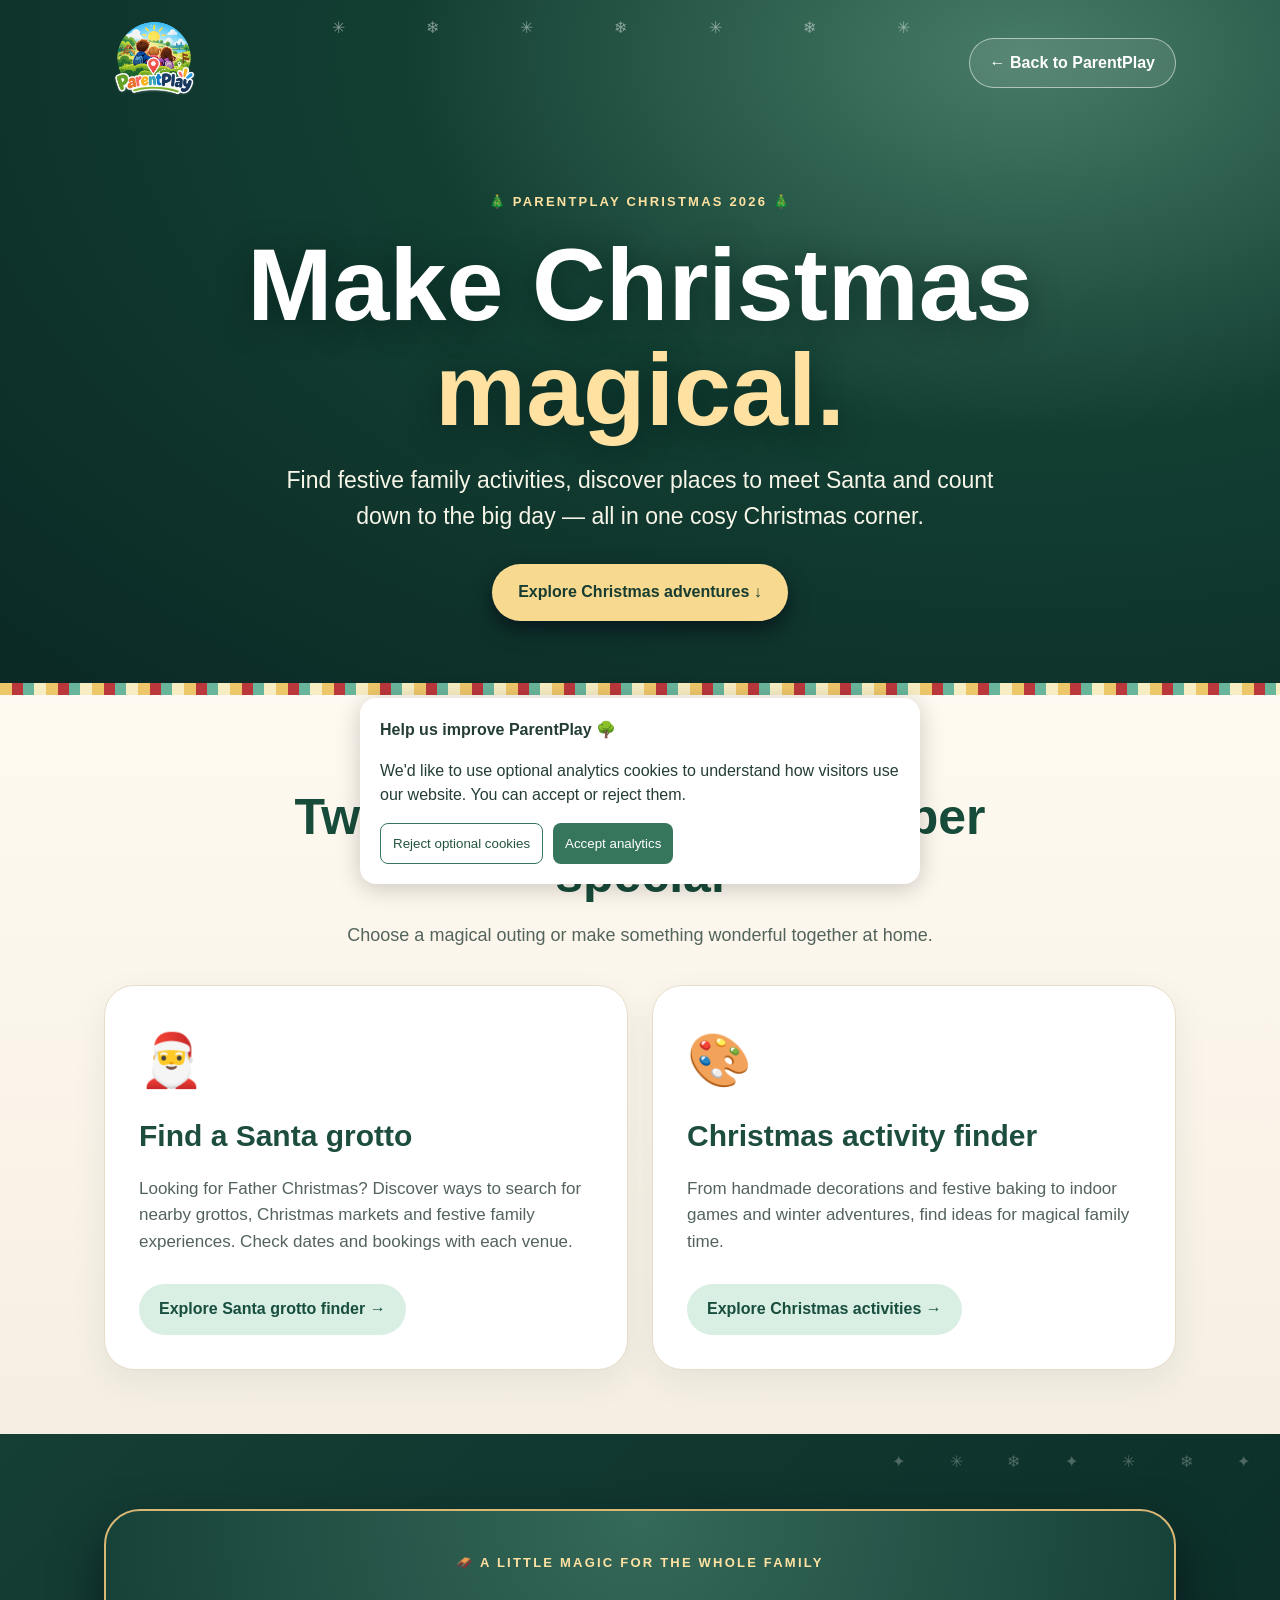
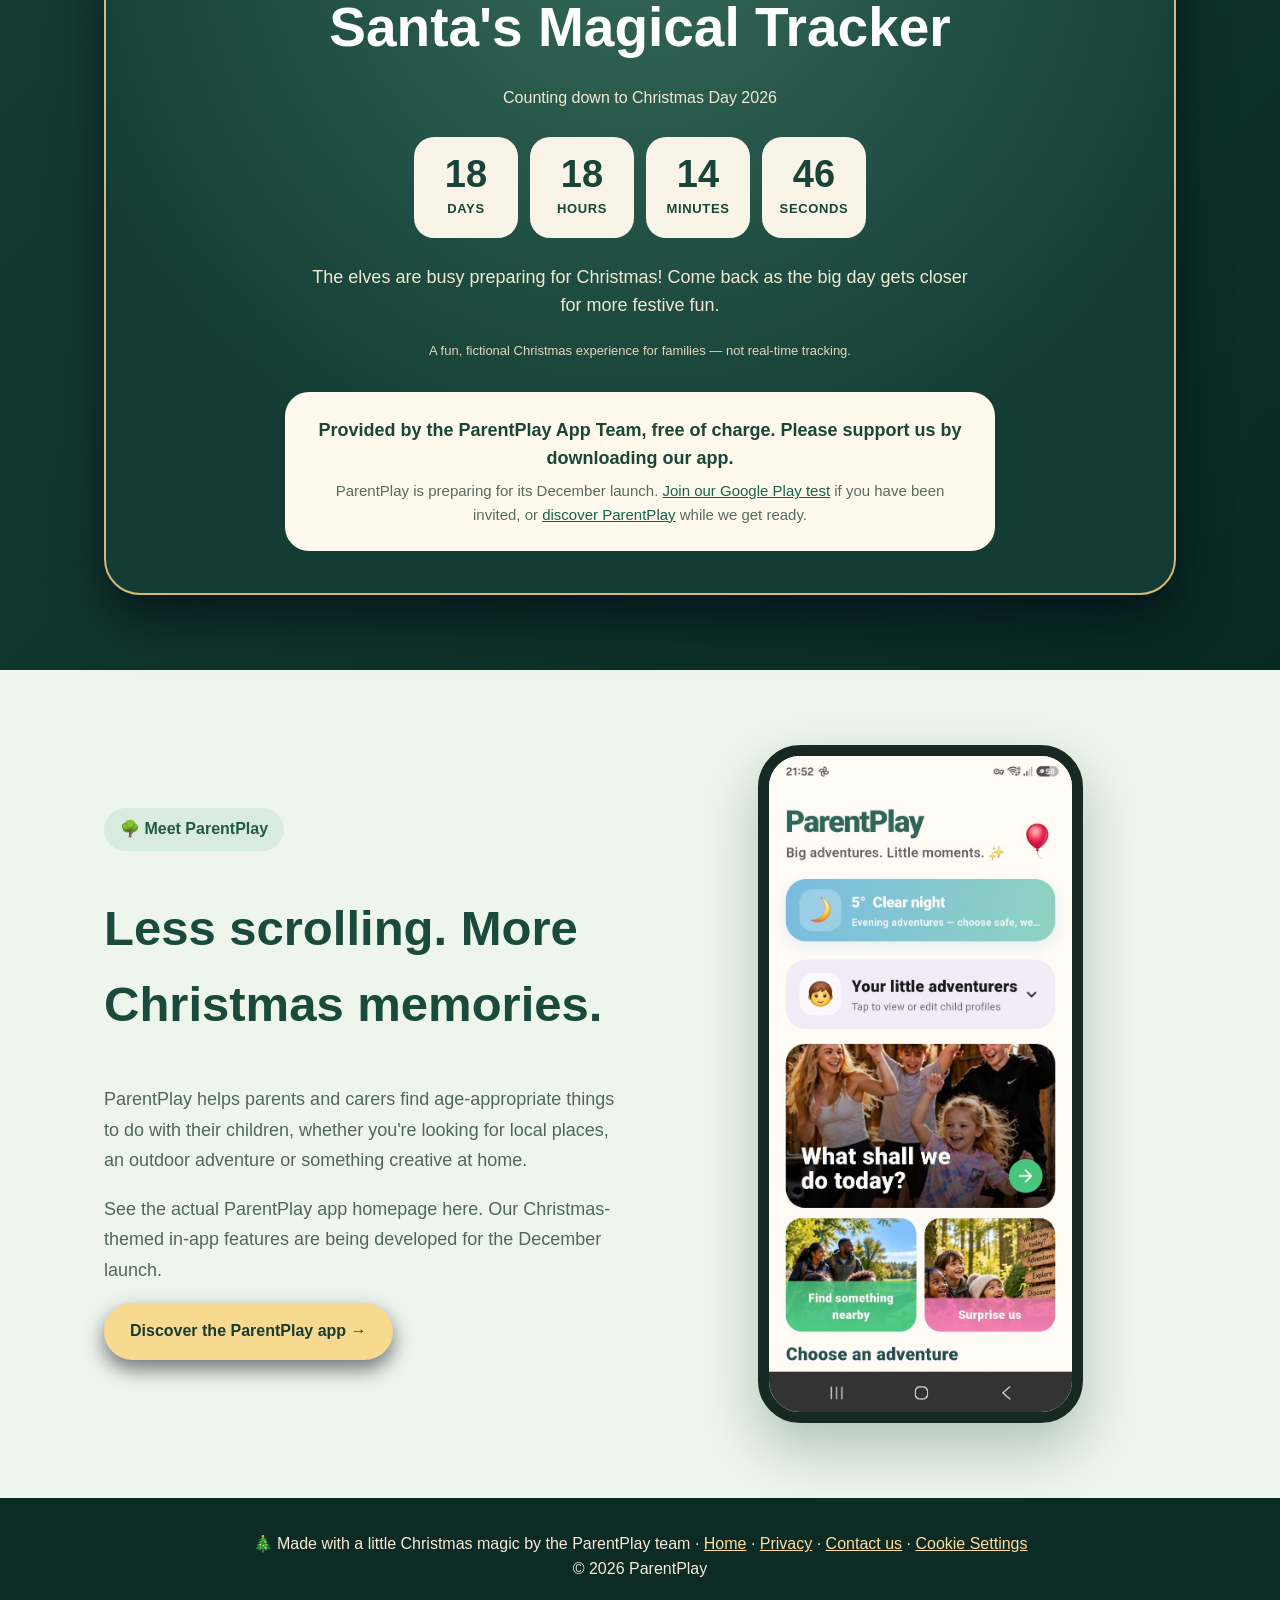
==== christmas.html @ 97818d83 "Add files via upload" ====
<!DOCTYPE html>

<html lang="en-GB"><head><meta charset="utf-8"/><meta content="width=device-width,initial-scale=1" name="viewport"/>
<title>Christmas Activities, Santa Grottos &amp; Free Santa Tracker | ParentPlay</title>
<meta content="Make Christmas magical with ParentPlay. Discover Christmas activities for children, find Santa grottos near you and enjoy our free festive countdown and make-believe Santa tracker." name="description"/>
<link href="https://parentplay.co.uk/christmas.html" rel="canonical"/>
<link href="style.css" rel="stylesheet"/>
<style>
:root{--fir:#123d31;--pine:#195442;--gold:#ffe2a2;--snow:#fffaf1;--red:#ae2f38}
html{scroll-behavior:smooth}body{background:#f9f1e7;color:#18392e}
.xmas-wrap{overflow:hidden;background:radial-gradient(ellipse at 80% 8%,#477c67 0%,#123e32 43%,#0b2925 100%);color:white;position:relative}
.xmas-wrap:before{content:'✳    ❄      ✳        ❄      ✳       ❄     ✳';position:absolute;top:16px;left:0;right:0;text-align:center;letter-spacing:3vw;color:#fff7;pointer-events:none}
.xmas-container{max-width:1120px;margin:auto;padding:0 24px}
.xmas-top{display:flex;justify-content:space-between;align-items:center;gap:16px;padding:18px 0;position:relative;z-index:1}
.xmas-top img{width:100px;max-height:82px;object-fit:contain}.xmas-top a{color:#fff;text-decoration:none;font-weight:700}.xmas-back{border:1px solid #fff8;padding:12px 20px;border-radius:999px;background:#ffffff18}
.xmas-hero{text-align:center;padding:66px 0 62px;position:relative}.xmas-kicker{color:#ffe2a2;font-weight:800;letter-spacing:.17em;text-transform:uppercase;font-size:13px}
.xmas-hero h1{font-size:clamp(48px,8vw,104px);line-height:1.03;margin:20px 0;font-weight:900;color:white;text-shadow:0 5px 30px #001b1788}.xmas-hero h1 em{font-style:normal;color:var(--gold)}
.xmas-hero p{font-size:clamp(17px,2.4vw,23px);max-width:730px;margin:0 auto 30px;color:#f7f4e8}
.xmas-btn{display:inline-block;border-radius:999px;background:#f7d990;color:#173c30;padding:16px 26px;text-decoration:none;font-weight:850;box-shadow:0 9px 20px #0018;transition:transform .2s}.xmas-btn:hover{transform:translateY(-3px)}
.xmas-lights{height:12px;background:repeating-linear-gradient(90deg,#eec66a 0 12px,#ba373c 12px 23px,#69b59b 23px 34px,#f7edc3 34px 46px);box-shadow:0 0 17px #ffd78b99}
.xmas-main{background:linear-gradient(#fffaf1,#f5eee3);padding:64px 0}.xmas-heading{text-align:center;max-width:800px;margin:0 auto 35px}.xmas-heading h2{font-size:clamp(30px,4vw,50px);line-height:1.15;color:#174b3a;margin:10px 0}.xmas-heading p{font-size:18px;color:#52645b}
.xmas-feature-grid{display:grid;grid-template-columns:1fr 1fr;gap:24px}.xmas-feature{background:white;border-radius:30px;padding:34px;border:1px solid #e6ddc9;box-shadow:0 12px 35px #16473512}.xmas-feature .symbol{font-size:52px}.xmas-feature h3{font-size:30px;color:#1c4d3e;margin:12px 0}.xmas-feature p{color:#53635c;font-size:17px;min-height:72px}.xmas-feature a{display:inline-block;margin-top:12px;background:#d9efe4;color:#174e3e;border-radius:999px;padding:13px 20px;font-weight:800;text-decoration:none}
.xmas-tracker-section{background:linear-gradient(135deg,#153e35,#082924);padding:75px 0;color:white;position:relative}.xmas-tracker-section:before{content:'✦  ✳  ❄  ✦  ✳  ❄  ✦';position:absolute;right:10px;top:16px;color:#fff4;letter-spacing:20px}.xmas-tracker-card{border:2px solid #d9b875;border-radius:36px;padding:42px 28px;background:radial-gradient(circle at 50% 0%,#356959,#133d34 70%);text-align:center;box-shadow:0 24px 50px #0018;position:relative}.xmas-tracker-card h2{color:#fff;font-size:clamp(32px,5vw,55px);margin:12px 0}.xmas-tracker-card p{color:#f2e9d4}.xmas-count{display:flex;gap:12px;justify-content:center;flex-wrap:wrap;margin:26px auto}.xmas-unit{background:#f9f4e7;color:#184536;border-radius:20px;min-width:104px;padding:17px 12px}.xmas-unit strong{display:block;font-size:38px;line-height:1.1}.xmas-unit span{font-size:13px;font-weight:800;text-transform:uppercase;letter-spacing:.05em}.xmas-status{max-width:680px;margin:22px auto;font-size:18px}.xmas-disclaimer{font-size:13px;color:#e4d6bb!important}.xmas-support{background:#fff8ed;border-radius:24px;padding:25px;color:#184736!important;max-width:710px;margin:30px auto 0;font-size:18px;font-weight:800}.xmas-support small{display:block;font-weight:500;margin-top:7px;color:#556d60}.xmas-support a{color:#146448}
.xmas-app{padding:75px 0;background:#edf5ed}.xmas-app-grid{display:grid;grid-template-columns:1fr 1fr;gap:50px;align-items:center}.xmas-app h2{font-size:clamp(32px,4vw,49px);color:#194a3b}.xmas-app p{font-size:18px;color:#53665a;line-height:1.7}.xmas-phone{max-width:325px;width:100%;display:block;margin:auto;border:11px solid #182823;border-radius:42px;box-shadow:0 25px 55px #0d332e44}.xmas-pill{display:inline-block;border-radius:999px;padding:9px 16px;background:#d9ebdf;color:#215a45;font-weight:800}
.xmas-footer{text-align:center;background:#0d2b25;color:#f6ebd9;padding:34px 20px}.xmas-footer a{color:#ffdda0}
@media(max-width:700px){.xmas-feature-grid,.xmas-app-grid{grid-template-columns:1fr}.xmas-hero{padding:46px 0}.xmas-feature{padding:26px}.xmas-feature p{min-height:0}.xmas-tracker-card{padding:32px 15px}.xmas-unit{min-width:70px;flex:1;padding:12px 7px}.xmas-unit strong{font-size:28px}.xmas-app-grid>div:first-child{order:2}}
</style></head><body>
<div class="xmas-wrap"><div class="xmas-container"><div class="xmas-top"><a href="index.html"><img alt="ParentPlay home" src="logo.png"/></a><a class="xmas-back" href="index.html">← Back to ParentPlay</a></div><section class="xmas-hero"><div class="xmas-kicker">🎄 ParentPlay Christmas 2026 🎄</div><h1>Make Christmas<br/><em>magical.</em></h1><p>Find festive family activities, discover places to meet Santa and count down to the big day — all in one cosy Christmas corner.</p><a class="xmas-btn" href="#finders">Explore Christmas adventures ↓</a></section></div></div><div class="xmas-lights"></div>
<main><section class="xmas-main" id="finders"><div class="xmas-container"><div class="xmas-heading"><div class="xmas-kicker" style="color:#a02c33">✨ Your festive family adventure starts here ✨</div><h2>Two ways to make December special</h2><p>Choose a magical outing or make something wonderful together at home.</p></div><div class="xmas-feature-grid"><article class="xmas-feature"><div class="symbol">🎅</div><h3>Find a Santa grotto</h3><p>Looking for Father Christmas? Discover ways to search for nearby grottos, Christmas markets and festive family experiences. Check dates and bookings with each venue.</p><a href="find-santa.html">Explore Santa grotto finder →</a></article><article class="xmas-feature"><div class="symbol">🎨</div><h3>Christmas activity finder</h3><p>From handmade decorations and festive baking to indoor games and winter adventures, find ideas for magical family time.</p><a href="christmas-activities.html">Explore Christmas activities →</a></article></div></div></section>
<section class="xmas-tracker-section" id="tracker"><div class="xmas-container"><div class="xmas-tracker-card"><div class="xmas-kicker">🛷 A little magic for the whole family</div><h2>Santa's Magical Tracker</h2><p id="xmas-label">Counting down to Christmas Day 2026</p><div aria-label="Time until Christmas" class="xmas-count" role="timer"><div class="xmas-unit"><strong id="xmas-days">--</strong><span>Days</span></div><div class="xmas-unit"><strong id="xmas-hours">--</strong><span>Hours</span></div><div class="xmas-unit"><strong id="xmas-minutes">--</strong><span>Minutes</span></div><div class="xmas-unit"><strong id="xmas-seconds">--</strong><span>Seconds</span></div></div><p class="xmas-status" id="xmas-status">The elves are busy preparing for Christmas! Come back as the big day gets closer for more festive fun.</p><p class="xmas-disclaimer">A fun, fictional Christmas experience for families — not real-time tracking.</p><div class="xmas-support">Provided by the ParentPlay App Team, free of charge. Please support us by downloading our app.<small>ParentPlay is preparing for its December launch. <a href="https://play.google.com/apps/testing/uk.co.parentplay.app">Join our Google Play test</a> if you have been invited, or <a href="index.html">discover ParentPlay</a> while we get ready.</small></div></div></div></section>
<section class="xmas-app"><div class="xmas-container xmas-app-grid"><div><span class="xmas-pill">🌳 Meet ParentPlay</span><h2>Less scrolling. More Christmas memories.</h2><p>ParentPlay helps parents and carers find age-appropriate things to do with their children, whether you're looking for local places, an outdoor adventure or something creative at home.</p><p>See the actual ParentPlay app homepage here. Our Christmas-themed in-app features are being developed for the December launch.</p><a class="xmas-btn" href="index.html">Discover the ParentPlay app →</a></div><div><img alt="Real screenshot of ParentPlay app homepage showing weather, child profiles and adventure choices" class="xmas-phone" loading="lazy" src="parentplay-home-current.jpg"/></div></div></section></main>
<footer class="xmas-footer">🎄 Made with a little Christmas magic by the ParentPlay team · <a href="index.html">Home</a> · <a href="privacy.html">Privacy</a> · <a href="mailto:support@parentplay.co.uk">Contact us</a> · <a href="#" onclick="parentPlayCookieSettings();return false;">Cookie Settings</a><br/>© 2026 ParentPlay</footer>
<script>
(function(){const target=Date.UTC(2026,11,25,0,0,0);function update(){const now=Date.now(),left=Math.max(0,target-now),days=Math.floor(left/86400000),hours=Math.floor(left/3600000)%24,minutes=Math.floor(left/60000)%60,seconds=Math.floor(left/1000)%60;for(const [key,val] of Object.entries({days,hours,minutes,seconds})){document.getElementById('xmas-'+key).textContent=String(val).padStart(2,'0')}const status=document.getElementById('xmas-status');if(now>=target){status.textContent='Merry Christmas from the ParentPlay team! 🎄';document.getElementById('xmas-label').textContent='Christmas Day is here!'}else if(now>=Date.UTC(2026,11,23)){status.textContent='Santa’s magical journey is nearly here! Our pretend sleigh tracker is being prepared. 🛷'} }update();setInterval(update,1000)})();
</script>
<div aria-label="Cookie preferences" hidden="" id="pp-cookie-banner" role="region" style="position:fixed;bottom:16px;left:16px;right:16px;max-width:560px;margin:auto;background:#fff;color:#243d35;padding:20px;border-radius:16px;box-shadow:0 4px 25px #0003;z-index:9999;font-family:Arial,sans-serif">
<strong>Help us improve ParentPlay 🌳</strong>
<p style="line-height:1.5">
    We'd like to use optional analytics cookies to understand how
    visitors use our website. You can accept or reject them.
  </p>
<div style="display:flex;gap:10px;flex-wrap:wrap">
<button id="pp-reject" style="padding:12px;border:1px solid #36765d;border-radius:8px;background:white;color:#24543f;cursor:pointer" type="button">
      Reject optional cookies
    </button>
<button id="pp-accept" style="padding:12px;border:0;border-radius:8px;background:#36765d;color:white;cursor:pointer" type="button">
      Accept analytics
    </button>
</div>
</div><script>
(function () {
  const measurementId = "G-3LKQXDK19L";
  const storageKey = "parentplay_analytics_consent";
  const banner = document.getElementById("pp-cookie-banner");
  let analyticsLoaded = false;

  function loadAnalytics() {
    if (analyticsLoaded) return;
    analyticsLoaded = true;

    window.dataLayer = window.dataLayer || [];
    window.gtag = function () {
      window.dataLayer.push(arguments);
    };

    window.gtag("js", new Date());
    window.gtag("config", measurementId);

    const script = document.createElement("script");
    script.async = true;
    script.src = "https://www.googletagmanager.com/gtag/js?id=" +
      encodeURIComponent(measurementId);
    document.head.appendChild(script);
  }

 
function saveChoice(choice) {
  try {
    localStorage.setItem(storageKey, choice);
  } catch (error) {
    // If storage is unavailable, ask again next visit.
  }

  banner.hidden = true;

  if (choice === "accepted") {
    loadAnalytics();
  } else {
    // Stop future Analytics collection.
    if (typeof window.gtag === "function") {
      window.gtag("consent", "update", {
        analytics_storage: "denied"
      });
    }

    // Clear first-party Google Analytics cookies.
    document.cookie.split(";").forEach(function (cookie) {
      const name = cookie.split("=")[0].trim();

      if (name === "_ga" || name.startsWith("_ga_")) {
        const domains = [
          "",
          "; domain=parentplay.co.uk",
          "; domain=.parentplay.co.uk"
        ];

        domains.forEach(function (domain) {
          document.cookie =
            name + "=; expires=Thu, 01 Jan 1970 00:00:00 GMT; path=/" + domain;
        });
      }
    });

    // Reload so the existing Analytics script cannot
    // continue sending events during this visit.
    if (analyticsLoaded) {
      window.location.reload();
    }
  }
}


  document.getElementById("pp-accept").addEventListener("click", function () {
    saveChoice("accepted");
  });

  document.getElementById("pp-reject").addEventListener("click", function () {
    saveChoice("rejected");
  });

  let savedChoice = null;

  try {
    savedChoice = localStorage.getItem(storageKey);
  } catch (error) {
    // Storage may be unavailable in private browsing.
  }

  if (savedChoice === "accepted") {
    loadAnalytics();
  } else if (savedChoice !== "rejected") {
    banner.hidden = false;
  }

  window.parentPlayCookieSettings = function () {
    banner.hidden = false;
  };
})();
</script></body></html>
---- style.css ----
*{box-sizing:border-box}html{scroll-behavior:smooth}body{margin:0;background:#fffaf1;color:#17304f;font-family:Arial,Helvetica,sans-serif;line-height:1.55}.wrap{width:min(1120px,90%);margin:auto}.site-header{background:#fffaf1;position:sticky;top:0;z-index:20}.nav{height:92px;display:flex;align-items:center;gap:28px}.logo img{width:132px;display:block}.navlinks{display:flex;gap:25px;margin-left:auto;align-items:center}.navlinks a,.footer a{text-decoration:none;color:inherit;font-weight:700;font-size:14px}.button{display:inline-block;border-radius:999px;background:#f46e55;color:white;text-decoration:none;padding:14px 23px;font-weight:800}.contact-button{background:#6da758}.hero{overflow:hidden;background:linear-gradient(90deg,rgba(204,243,255,.98),rgba(204,243,255,.74) 52%,rgba(150,198,104,.6)),linear-gradient(150deg,#c9f2ff 0 44%,#a8d47b 44% 62%,#79aa55 62%)}.hero-grid{min-height:520px;display:grid;grid-template-columns:1.1fr .9fr;align-items:center}.hero h1,.page-title{font-size:clamp(46px,6vw,78px);line-height:.93;letter-spacing:-3px;margin:0 0 24px;font-weight:900;color:#15335c}.orange{color:#ff792e}.green{color:#5d9e58}.blue{color:#2e80c7}.hero p{font-size:19px;max-width:650px}.phone{width:265px;justify-self:center;transform:rotate(3deg);filter:drop-shadow(0 18px 15px #0003)}.features{padding:42px 0}.feature-grid{display:grid;grid-template-columns:repeat(5,1fr);gap:24px;text-align:center}.icon{width:62px;height:62px;border-radius:50%;display:grid;place-items:center;margin:auto;background:#eef4dc;font-size:28px}.feature h3{font-size:16px;margin:8px}.feature p{font-size:13px;margin:0}.section{padding:88px 0}.center{text-align:center}.eyebrow{text-transform:uppercase;letter-spacing:3px;color:#56884b;font-size:12px;font-weight:900}.section h2,.contact h2{font-size:clamp(34px,4vw,54px);line-height:1;margin:12px 0 20px;color:#15335c}.lead{max-width:730px;margin:0 auto 42px}.steps{display:grid;grid-template-columns:repeat(3,1fr);gap:26px}.card{border-radius:30px;padding:34px;min-height:250px}.card:nth-child(1){background:#eaf3dc}.card:nth-child(2){background:#fff0ce}.card:nth-child(3){background:#dff1fa}.num{background:white;width:42px;height:42px;border-radius:50%;display:grid;place-items:center;font-weight:900;color:#6da758}.card h3{font-size:24px;margin:25px 0 8px}.adventures{background:#e9f3dc}.category-grid{display:grid;grid-template-columns:repeat(4,1fr);gap:18px;margin-top:45px}.category{background:#fffaf1;border-radius:20px;padding:22px;box-shadow:0 5px 0 #5b874a24}.category:nth-child(2n){background:#fff0ce}.category:nth-child(3n){background:#e0f2fb}.category strong{display:block;font-size:18px}.category span{font-size:13px}.weather{background:#fff0c9}.split{display:grid;grid-template-columns:1fr 1fr;gap:70px;align-items:center}.weather-art{min-height:300px;border-radius:50% 44% 55% 40%;background:linear-gradient(155deg,#7fcbed 0 50%,#b6d874 50%);position:relative}.sun{width:110px;height:110px;background:#ffdb4f;border-radius:50%;position:absolute;right:22%;top:18%}.cloud{font-size:80px;position:absolute;left:35%;top:42%}.ticks{list-style:none;padding:0;font-weight:700}.ticks li{margin:12px 0}.ticks li:before{content:"✓";color:#6da758;margin-right:14px}.surprise-box{background:#e4efff;border-radius:35px;padding:55px 70px;display:flex;align-items:center;justify-content:space-between;gap:35px}.dice{font-size:58px}.about-art{min-height:300px;border-radius:50%;background:#e8f2dc;display:grid;place-items:center;font-size:110px}.coming{background:#76bddb;color:white}.coming h2{color:white}.stamp{width:250px;height:250px;border:2px dashed white;border-radius:50%;display:grid;place-items:center;text-align:center;font-weight:900;font-size:30px;color:#ffdc54}.contact{padding:80px 0}.contact-box{background:#edf4e3;border-radius:34px;padding:48px 65px;display:flex;justify-content:space-between;align-items:center;gap:30px}.footer{background:#243f61;color:white;padding:38px 0}.footer-inner{display:flex;align-items:center;gap:35px}.footer img{width:110px}.footer nav{margin:auto;display:flex;gap:24px}.copyright{font-size:12px}.legal-hero{background:#e9f3dc;padding:48px 0}.legal-hero .page-title{font-size:46px;margin-bottom:8px}.legal{width:min(780px,88%);margin:55px auto 90px}.legal h2{font-size:22px;margin-top:30px}.legal p{font-size:16px;color:#40536a}.back{margin-top:32px}.mobile-menu{display:none}@media(max-width:760px){.site-header{position:relative}.nav{height:70px}.logo img{width:82px}.navlinks{display:none}.mobile-menu{display:block;margin-left:auto;font-weight:800}.hero-grid{grid-template-columns:1fr;min-height:auto;padding:40px 0 20px}.hero h1{font-size:45px;letter-spacing:-2px}.hero p{font-size:15px}.phone{width:175px;margin-top:28px}.feature-grid{grid-template-columns:repeat(2,1fr);gap:28px 12px}.feature:last-child{grid-column:1/-1;width:50%;justify-self:center}.section{padding:60px 0}.steps,.split{grid-template-columns:1fr}.category-grid{grid-template-columns:repeat(2,1fr)}.weather-art{min-height:220px}.surprise-box,.contact-box{padding:34px 24px;display:block}.footer-inner{display:block;text-align:center}.footer img{margin:auto}.footer nav{justify-content:center;flex-wrap:wrap;margin:25px 0}.legal-hero .page-title{font-size:34px;letter-spacing:-1px}.legal p{font-size:15px}}

/* ParentPlay December 2026 seasonal homepage — scoped to new classes. */
.christmas-hero{position:relative;background:radial-gradient(circle at 76% 30%,rgba(238,208,143,.22),transparent 35%),linear-gradient(120deg,#153d36 0%,#1e584a 54%,#2d715e 100%);color:#fff;isolation:isolate}
.christmas-hero:before{content:"";position:absolute;inset:0;pointer-events:none;opacity:.3;background-image:radial-gradient(circle,#f7dca0 1.5px,transparent 2px);background-size:84px 86px;background-position:22px 12px}
.christmas-hero .hero-grid{min-height:630px;grid-template-columns:1.2fr .8fr;gap:32px;position:relative;z-index:1;padding:72px 0 80px}
.christmas-hero h1{color:#fff;font-size:clamp(42px,5.4vw,72px);letter-spacing:-2.8px;line-height:1.05;margin:24px 0}
.christmas-gold{color:#f3d89b}.christmas-soft{color:#bfe7d4}
.christmas-hero p{font-size:18px;line-height:1.75;max-width:630px;color:#f2f7f1}
.launch-pill{display:inline-flex;gap:12px;align-items:center;border:1px solid #d9c48c88;background:#ffffff13;border-radius:40px;padding:9px 18px;color:#f6dfad;font-size:12px;font-weight:900;letter-spacing:2px}
.hero-actions{display:flex;gap:22px;align-items:center;flex-wrap:wrap;margin-top:28px}.hero-cta{background:#f2b86c;color:#173e33;box-shadow:0 10px 24px #061d192b}.hero-secondary{color:#f4f1df;font-weight:800;text-decoration:underline;text-underline-offset:5px}
.hero-note{margin-top:28px;color:#e3eddf;font-size:14px;font-weight:700}
.hero-visual{min-height:490px;display:grid;place-items:center;position:relative}.phone-frame{padding:30px 50px;border:1px solid #f9e2aa38;border-radius:46% 54% 45% 55%;background:radial-gradient(circle,#b7d8c236,#ffffff0b 65%);box-shadow:0 0 90px #e9dba21c}
.christmas-hero .phone{width:min(280px,100%);transform:rotate(5deg);filter:drop-shadow(0 24px 20px #001a15aa)}
.winter-orbit{position:absolute;color:#f2d58d;font-size:38px}.orbit-one{top:8%;right:10%}.orbit-two{bottom:12%;left:6%;font-size:26px}
.hero-floating-card{position:absolute;right:-2%;bottom:8%;display:flex;align-items:center;gap:13px;background:#fffaf0;color:#21483b;padding:15px 20px;border-radius:18px;box-shadow:0 14px 30px #0003;font-size:13px;line-height:1.35}.hero-floating-card>span:first-child{font-size:28px}
.hero-bottom-glow{position:absolute;bottom:0;left:0;right:0;height:6px;background:linear-gradient(90deg,#edc680,#b7d5b7,#edc680)}
.season-story{background:#fffaf1}.season-story h2{max-width:800px;margin-left:auto;margin-right:auto}.story-grid{display:grid;grid-template-columns:repeat(2,1fr);gap:24px}.story-card{border-radius:28px;overflow:hidden;background:#fff;box-shadow:0 15px 40px #213e3514}.story-art{height:225px;display:flex;align-items:center;justify-content:center;gap:30px;font-size:90px}.rainy .story-art{background:linear-gradient(140deg,#c7e6e8,#e6d9ee)}.woodland .story-art{background:linear-gradient(140deg,#b5d6b4,#e8dba9)}.story-art span:last-child{transform:rotate(12deg);font-size:76px}.story-body{padding:28px 30px 34px}.story-kicker{color:#608b71;font-size:11px;font-weight:900;letter-spacing:2px}.story-body h3{font-size:27px;color:#153d36;margin:10px 0}.story-body p{color:#4e5c54;margin:0}
.christmas-coming{background:linear-gradient(120deg,#17483b,#286e58);color:#f7f4e9;position:relative;overflow:hidden}.christmas-coming:before{content:"✦";position:absolute;right:8%;top:8%;font-size:180px;color:#f5d8a01c}.christmas-coming h2{color:#f4d99e}.christmas-coming .eyebrow{color:#efd69c}.christmas-launch-grid{display:grid;grid-template-columns:1.25fr .75fr;gap:70px;align-items:center}.christmas-coming p{font-size:17px;max-width:610px}.coming-lead{font-weight:800;font-size:22px!important}.launch-contact{background:#f2bd79;color:#173e33;margin-top:14px}.launch-small{font-size:12px!important;opacity:.78;margin-top:20px}.christmas-stamp{aspect-ratio:1;max-width:320px;width:100%;margin:auto;border:2px solid #f0d39a;border-radius:50%;display:flex;flex-direction:column;justify-content:center;align-items:center;gap:8px;text-align:center;box-shadow:0 0 0 12px #ffffff0a,0 0 0 25px #ffffff06}.stamp-star{color:#f0d39a;letter-spacing:10px}.stamp-tree{font-size:56px}.christmas-stamp strong{font-size:35px;line-height:1.05;color:#f5dfa9}.christmas-stamp small{font-size:13px}
@media(max-width:760px){.christmas-hero .hero-grid{grid-template-columns:1fr;gap:0;padding:50px 0 38px}.christmas-hero h1{font-size:clamp(38px,10vw,55px);letter-spacing:-1.5px}.christmas-hero p{font-size:16px}.hero-visual{min-height:310px}.phone-frame{padding:20px 45px}.christmas-hero .phone{width:180px}.hero-floating-card{right:0;bottom:1%;font-size:11px}.story-grid,.christmas-launch-grid{grid-template-columns:1fr}.story-art{height:170px;font-size:64px}.story-art span:last-child{font-size:60px}.christmas-launch-grid{gap:32px}.christmas-stamp{max-width:245px}.christmas-stamp strong{font-size:27px}.hero-actions{gap:14px}.launch-pill{font-size:10px;letter-spacing:1px}}
@media(prefers-reduced-motion:reduce){html{scroll-behavior:auto}}


/* ParentPlay Android app-inspired homepage components */
:root{--pp-forest:#2d6a56;--pp-mint:#a4e8d7;--pp-cream:#fffaf1;--pp-lilac:#f2eaf6;--pp-pink:#f57db6;--pp-blue:#74bce3}
.button,.hero-cta,.contact-button,.launch-contact{border-radius:19px;box-shadow:0 6px 0 rgba(26,74,57,.12);transition:transform .18s ease,box-shadow .18s ease}
.button:hover,.hero-cta:hover,.contact-button:hover,.launch-contact:hover{transform:translateY(-2px);box-shadow:0 8px 0 rgba(26,74,57,.12)}
.button:focus-visible,.navlinks a:focus-visible,.footer a:focus-visible{outline:3px solid #f2bd79;outline-offset:4px}
.hero-cta{background:linear-gradient(105deg,#55c78b,#35bda3);color:#fff}
.contact-button{background:linear-gradient(105deg,#4fc890,#319f80);color:#fff!important}
.launch-contact{background:linear-gradient(105deg,#f5cb87,#f1b56d);color:#214f40}
.hero-secondary{border-radius:18px}
.card,.category,.story-card{border-radius:28px;overflow:hidden}
.category{background:#eff5f1;border:1px solid #e2ede6;box-shadow:0 5px 0 #377e6320;transition:transform .18s ease}
.category:nth-child(2n){background:#f3ebf7}
.category:nth-child(3n){background:#e1f2fa}
.category:nth-child(5n){background:#e8f6e9}
.category:hover{transform:translateY(-3px)}
.icon{background:linear-gradient(130deg,#85c7ec,#9ae0cb);border-radius:20px}
.card:nth-child(1){background:#e7f6ee}.card:nth-child(2){background:#f2eaf6}.card:nth-child(3){background:#dff1fa}
.surprise-box{background:linear-gradient(115deg,#eaf7ee,#f3eafa);border-radius:30px}
.hero-visual .phone-frame{padding:18px;border-radius:45px;background:#162c29;box-shadow:0 22px 55px #091c1a65,0 0 0 5px #d7e8d8;max-width:335px;margin:auto}
.christmas-hero .phone{display:block;transform:none;filter:none;width:100%;max-width:285px;height:auto;border-radius:28px;box-shadow:none}
@media(max-width:760px){.hero-visual .phone-frame{max-width:238px;padding:11px;border-radius:30px}.christmas-hero .phone{width:100%;max-width:none;border-radius:21px}.button{padding:13px 20px}.category{border-radius:22px}}
@media(prefers-reduced-motion:reduce){.button,.hero-cta,.contact-button,.launch-contact,.category{transition:none}}

/* ParentPlay Christmas discovery pages */
.pp-christmas{background:linear-gradient(160deg,#f3faf4,#fff9ee)}
.pp-festive-grid{display:grid;grid-template-columns:repeat(3,minmax(0,1fr));gap:22px;margin-top:34px}
.pp-festive-card{display:block;padding:28px;border-radius:30px;background:#e9f5ed;border:1px solid #d8e9df;color:#193f35;text-decoration:none;box-shadow:0 7px 0 #347d6215;transition:transform .2s ease}
.pp-festive-card:nth-child(2){background:#f3ebf7}.pp-festive-card:nth-child(3){background:#e4f3fa}
.pp-festive-card:hover{transform:translateY(-4px)}.pp-festive-card h3{font-size:1.4rem;margin:10px 0}.pp-festive-card p{line-height:1.6}.pp-card-icon{font-size:2.8rem}.pp-card-action{display:inline-block;margin-top:12px;color:#236d52;font-weight:800}.pp-note{font-size:.95rem;color:#52665e;margin-top:24px}
.pp-page{min-height:65vh;background:linear-gradient(145deg,#fffaf0,#edf8f1);padding:55px 0 85px}.pp-page h1{font-size:clamp(2rem,4vw,3.7rem);line-height:1.15;color:#205b48;margin:12px 0}.pp-page-intro{font-size:1.15rem;max-width:760px;line-height:1.7}.pp-kicker{font-weight:800;letter-spacing:.1em;color:#9a702d;text-transform:uppercase}.pp-panel{background:white;border-radius:26px;padding:25px;margin-top:24px;box-shadow:0 8px 30px #123a2712}.pp-panel h2{margin-top:0;color:#205b48}.pp-panel li{margin:10px 0;line-height:1.6}.pp-panel p{line-height:1.65}.pp-info-grid{display:grid;grid-template-columns:repeat(2,minmax(0,1fr));gap:18px;margin-top:20px}.pp-info-grid .pp-panel{margin:0}.pp-back{display:inline-block;margin-bottom:18px;color:#286f57;font-weight:800}.pp-primary-link{display:inline-block;border-radius:22px;background:linear-gradient(110deg,#2a946e,#66cda0);color:white;text-decoration:none;font-weight:800;padding:15px 23px;margin-top:12px}.pp-muted{color:#56695f;font-size:.95rem}.pp-countdown{font-size:clamp(2rem,5vw,3.5rem);font-weight:900;color:#21694e}.pp-sleigh{font-size:4rem;text-align:center;padding:24px 0;animation:pp-float 4s ease-in-out infinite}@keyframes pp-float{50%{transform:translateY(-10px)}}
@media(max-width:800px){.pp-festive-grid{grid-template-columns:1fr}.pp-info-grid{grid-template-columns:1fr}.pp-page{padding:35px 0 60px}}
@media(prefers-reduced-motion:reduce){.pp-sleigh{animation:none}.pp-festive-card{transition:none}}
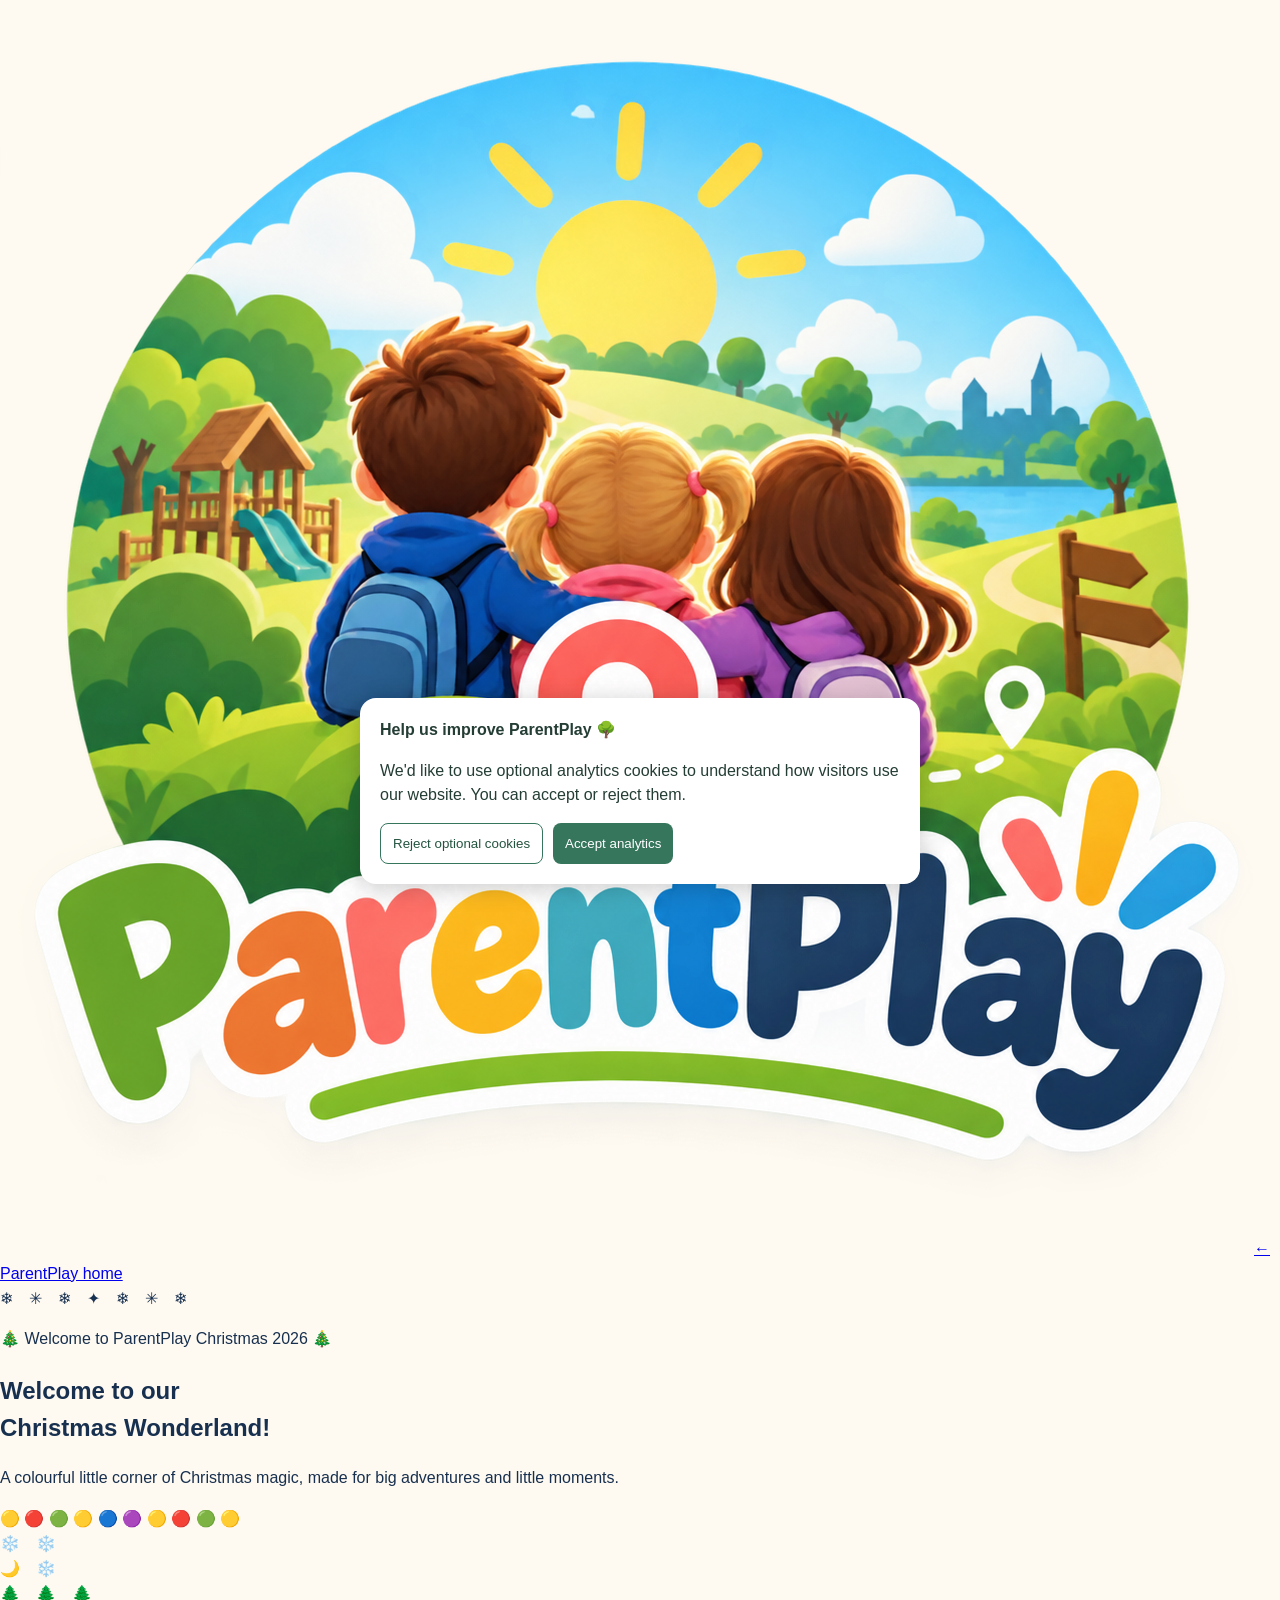
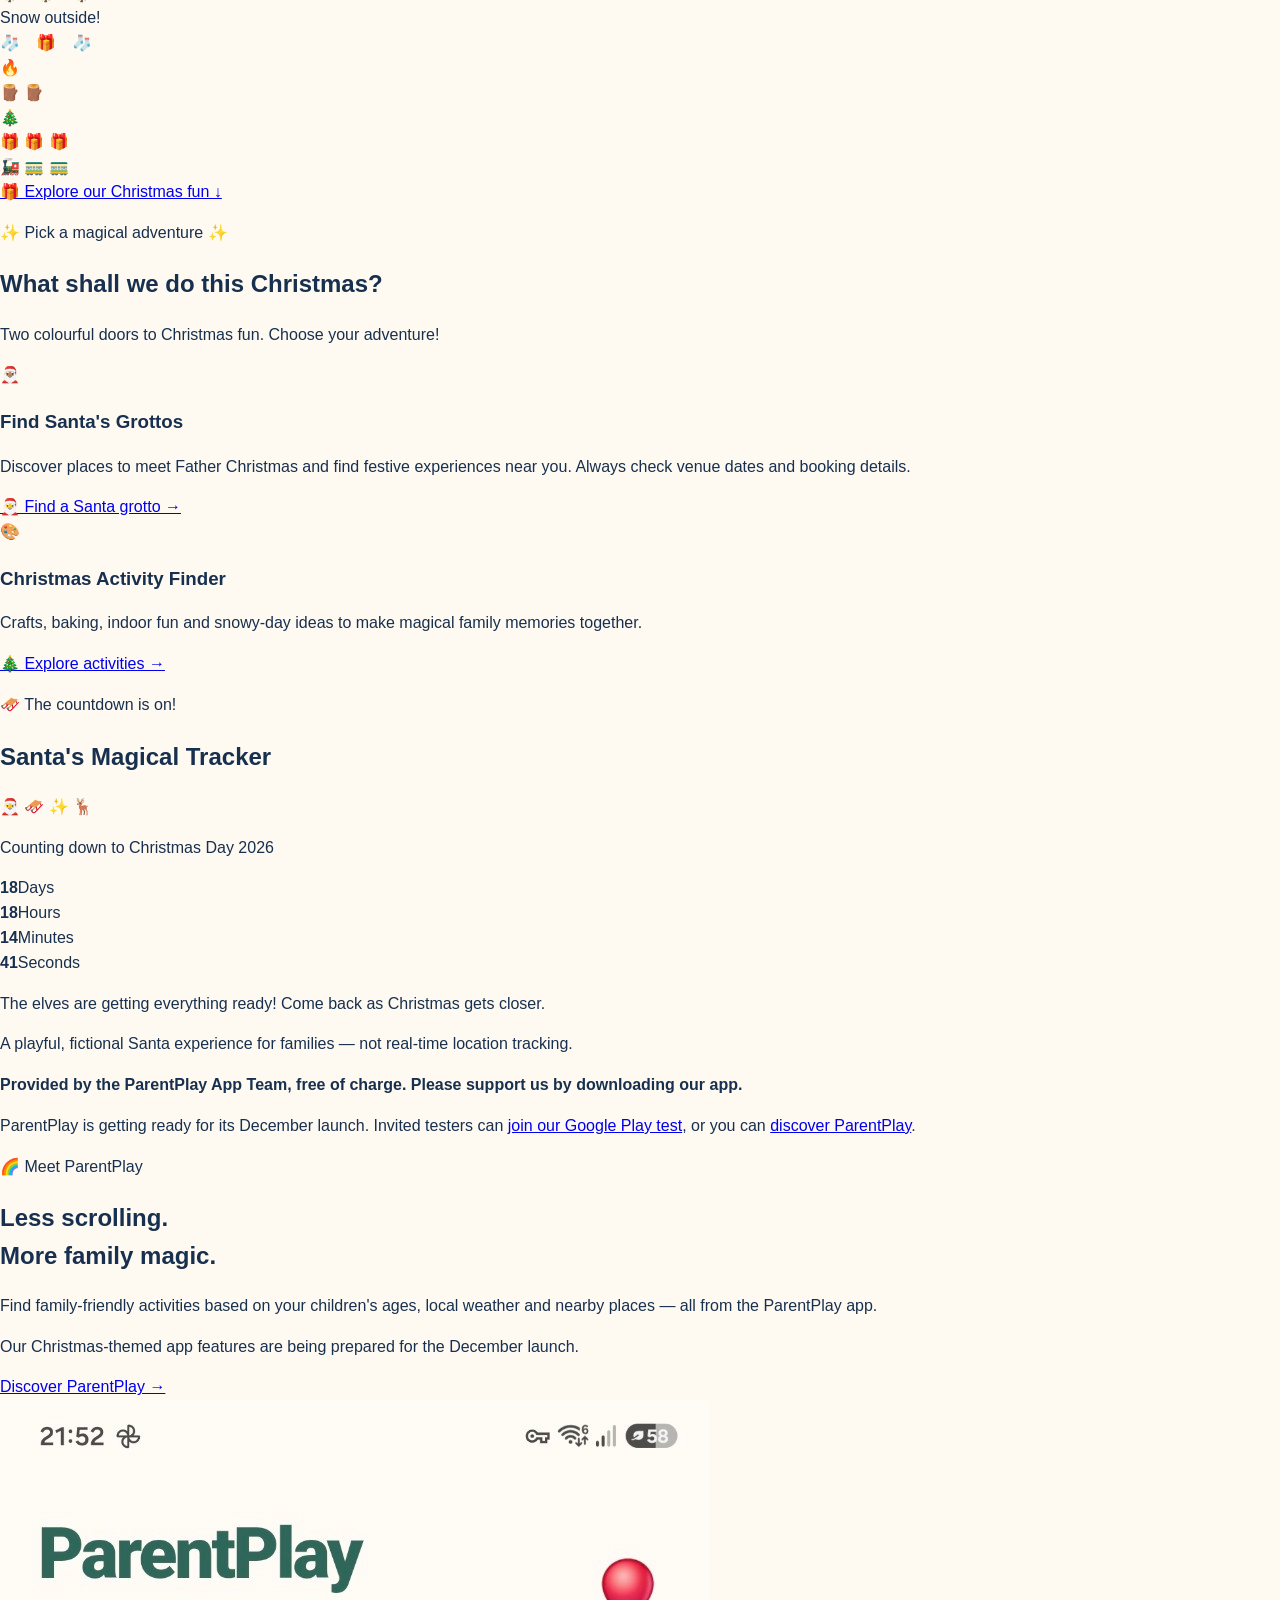
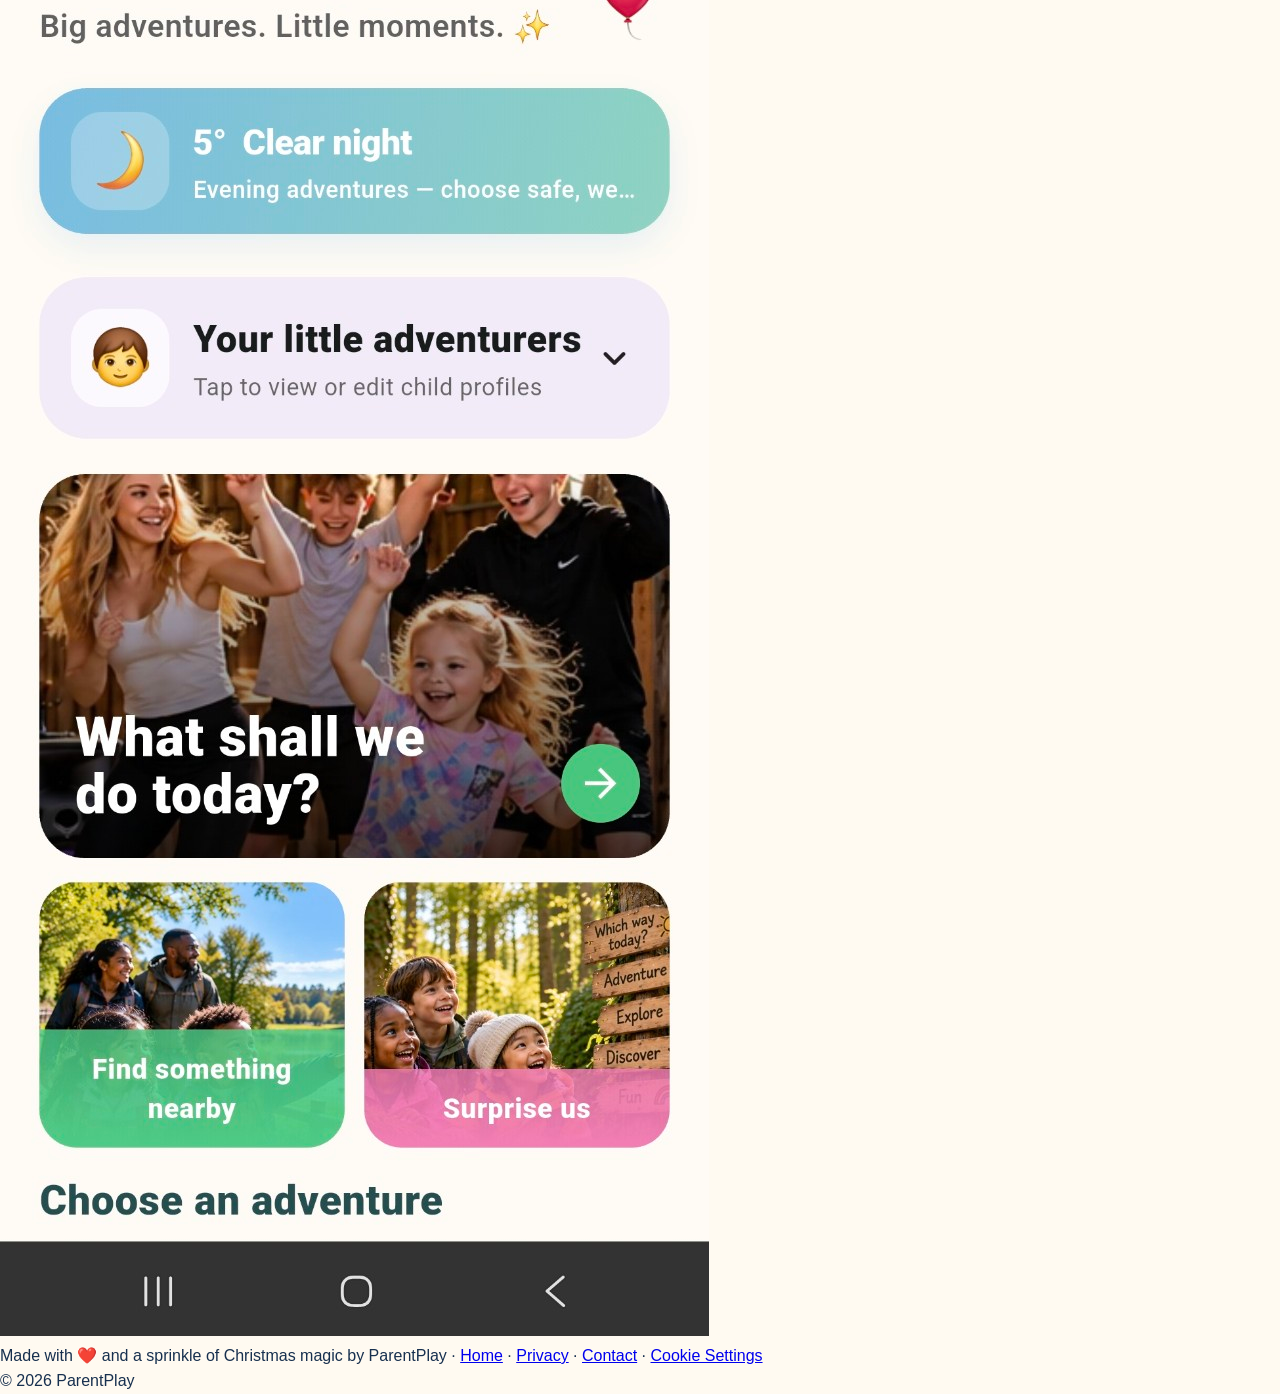
==== commit 531a5421: "christmas.html" ====
--- a/christmas.html
+++ b/christmas.html
@@ -1,38 +1,14 @@
 <!DOCTYPE html>
-
-<html lang="en-GB"><head><meta charset="utf-8"/><meta content="width=device-width,initial-scale=1" name="viewport"/>
-<title>Christmas Activities, Santa Grottos &amp; Free Santa Tracker | ParentPlay</title>
-<meta content="Make Christmas magical with ParentPlay. Discover Christmas activities for children, find Santa grottos near you and enjoy our free festive countdown and make-believe Santa tracker." name="description"/>
-<link href="https://parentplay.co.uk/christmas.html" rel="canonical"/>
-<link href="style.css" rel="stylesheet"/>
-<style>
-:root{--fir:#123d31;--pine:#195442;--gold:#ffe2a2;--snow:#fffaf1;--red:#ae2f38}
-html{scroll-behavior:smooth}body{background:#f9f1e7;color:#18392e}
-.xmas-wrap{overflow:hidden;background:radial-gradient(ellipse at 80% 8%,#477c67 0%,#123e32 43%,#0b2925 100%);color:white;position:relative}
-.xmas-wrap:before{content:'✳    ❄      ✳        ❄      ✳       ❄     ✳';position:absolute;top:16px;left:0;right:0;text-align:center;letter-spacing:3vw;color:#fff7;pointer-events:none}
-.xmas-container{max-width:1120px;margin:auto;padding:0 24px}
-.xmas-top{display:flex;justify-content:space-between;align-items:center;gap:16px;padding:18px 0;position:relative;z-index:1}
-.xmas-top img{width:100px;max-height:82px;object-fit:contain}.xmas-top a{color:#fff;text-decoration:none;font-weight:700}.xmas-back{border:1px solid #fff8;padding:12px 20px;border-radius:999px;background:#ffffff18}
-.xmas-hero{text-align:center;padding:66px 0 62px;position:relative}.xmas-kicker{color:#ffe2a2;font-weight:800;letter-spacing:.17em;text-transform:uppercase;font-size:13px}
-.xmas-hero h1{font-size:clamp(48px,8vw,104px);line-height:1.03;margin:20px 0;font-weight:900;color:white;text-shadow:0 5px 30px #001b1788}.xmas-hero h1 em{font-style:normal;color:var(--gold)}
-.xmas-hero p{font-size:clamp(17px,2.4vw,23px);max-width:730px;margin:0 auto 30px;color:#f7f4e8}
-.xmas-btn{display:inline-block;border-radius:999px;background:#f7d990;color:#173c30;padding:16px 26px;text-decoration:none;font-weight:850;box-shadow:0 9px 20px #0018;transition:transform .2s}.xmas-btn:hover{transform:translateY(-3px)}
-.xmas-lights{height:12px;background:repeating-linear-gradient(90deg,#eec66a 0 12px,#ba373c 12px 23px,#69b59b 23px 34px,#f7edc3 34px 46px);box-shadow:0 0 17px #ffd78b99}
-.xmas-main{background:linear-gradient(#fffaf1,#f5eee3);padding:64px 0}.xmas-heading{text-align:center;max-width:800px;margin:0 auto 35px}.xmas-heading h2{font-size:clamp(30px,4vw,50px);line-height:1.15;color:#174b3a;margin:10px 0}.xmas-heading p{font-size:18px;color:#52645b}
-.xmas-feature-grid{display:grid;grid-template-columns:1fr 1fr;gap:24px}.xmas-feature{background:white;border-radius:30px;padding:34px;border:1px solid #e6ddc9;box-shadow:0 12px 35px #16473512}.xmas-feature .symbol{font-size:52px}.xmas-feature h3{font-size:30px;color:#1c4d3e;margin:12px 0}.xmas-feature p{color:#53635c;font-size:17px;min-height:72px}.xmas-feature a{display:inline-block;margin-top:12px;background:#d9efe4;color:#174e3e;border-radius:999px;padding:13px 20px;font-weight:800;text-decoration:none}
-.xmas-tracker-section{background:linear-gradient(135deg,#153e35,#082924);padding:75px 0;color:white;position:relative}.xmas-tracker-section:before{content:'✦  ✳  ❄  ✦  ✳  ❄  ✦';position:absolute;right:10px;top:16px;color:#fff4;letter-spacing:20px}.xmas-tracker-card{border:2px solid #d9b875;border-radius:36px;padding:42px 28px;background:radial-gradient(circle at 50% 0%,#356959,#133d34 70%);text-align:center;box-shadow:0 24px 50px #0018;position:relative}.xmas-tracker-card h2{color:#fff;font-size:clamp(32px,5vw,55px);margin:12px 0}.xmas-tracker-card p{color:#f2e9d4}.xmas-count{display:flex;gap:12px;justify-content:center;flex-wrap:wrap;margin:26px auto}.xmas-unit{background:#f9f4e7;color:#184536;border-radius:20px;min-width:104px;padding:17px 12px}.xmas-unit strong{display:block;font-size:38px;line-height:1.1}.xmas-unit span{font-size:13px;font-weight:800;text-transform:uppercase;letter-spacing:.05em}.xmas-status{max-width:680px;margin:22px auto;font-size:18px}.xmas-disclaimer{font-size:13px;color:#e4d6bb!important}.xmas-support{background:#fff8ed;border-radius:24px;padding:25px;color:#184736!important;max-width:710px;margin:30px auto 0;font-size:18px;font-weight:800}.xmas-support small{display:block;font-weight:500;margin-top:7px;color:#556d60}.xmas-support a{color:#146448}
-.xmas-app{padding:75px 0;background:#edf5ed}.xmas-app-grid{display:grid;grid-template-columns:1fr 1fr;gap:50px;align-items:center}.xmas-app h2{font-size:clamp(32px,4vw,49px);color:#194a3b}.xmas-app p{font-size:18px;color:#53665a;line-height:1.7}.xmas-phone{max-width:325px;width:100%;display:block;margin:auto;border:11px solid #182823;border-radius:42px;box-shadow:0 25px 55px #0d332e44}.xmas-pill{display:inline-block;border-radius:999px;padding:9px 16px;background:#d9ebdf;color:#215a45;font-weight:800}
-.xmas-footer{text-align:center;background:#0d2b25;color:#f6ebd9;padding:34px 20px}.xmas-footer a{color:#ffdda0}
-@media(max-width:700px){.xmas-feature-grid,.xmas-app-grid{grid-template-columns:1fr}.xmas-hero{padding:46px 0}.xmas-feature{padding:26px}.xmas-feature p{min-height:0}.xmas-tracker-card{padding:32px 15px}.xmas-unit{min-width:70px;flex:1;padding:12px 7px}.xmas-unit strong{font-size:28px}.xmas-app-grid>div:first-child{order:2}}
-</style></head><body>
-<div class="xmas-wrap"><div class="xmas-container"><div class="xmas-top"><a href="index.html"><img alt="ParentPlay home" src="logo.png"/></a><a class="xmas-back" href="index.html">← Back to ParentPlay</a></div><section class="xmas-hero"><div class="xmas-kicker">🎄 ParentPlay Christmas 2026 🎄</div><h1>Make Christmas<br/><em>magical.</em></h1><p>Find festive family activities, discover places to meet Santa and count down to the big day — all in one cosy Christmas corner.</p><a class="xmas-btn" href="#finders">Explore Christmas adventures ↓</a></section></div></div><div class="xmas-lights"></div>
-<main><section class="xmas-main" id="finders"><div class="xmas-container"><div class="xmas-heading"><div class="xmas-kicker" style="color:#a02c33">✨ Your festive family adventure starts here ✨</div><h2>Two ways to make December special</h2><p>Choose a magical outing or make something wonderful together at home.</p></div><div class="xmas-feature-grid"><article class="xmas-feature"><div class="symbol">🎅</div><h3>Find a Santa grotto</h3><p>Looking for Father Christmas? Discover ways to search for nearby grottos, Christmas markets and festive family experiences. Check dates and bookings with each venue.</p><a href="find-santa.html">Explore Santa grotto finder →</a></article><article class="xmas-feature"><div class="symbol">🎨</div><h3>Christmas activity finder</h3><p>From handmade decorations and festive baking to indoor games and winter adventures, find ideas for magical family time.</p><a href="christmas-activities.html">Explore Christmas activities →</a></article></div></div></section>
-<section class="xmas-tracker-section" id="tracker"><div class="xmas-container"><div class="xmas-tracker-card"><div class="xmas-kicker">🛷 A little magic for the whole family</div><h2>Santa's Magical Tracker</h2><p id="xmas-label">Counting down to Christmas Day 2026</p><div aria-label="Time until Christmas" class="xmas-count" role="timer"><div class="xmas-unit"><strong id="xmas-days">--</strong><span>Days</span></div><div class="xmas-unit"><strong id="xmas-hours">--</strong><span>Hours</span></div><div class="xmas-unit"><strong id="xmas-minutes">--</strong><span>Minutes</span></div><div class="xmas-unit"><strong id="xmas-seconds">--</strong><span>Seconds</span></div></div><p class="xmas-status" id="xmas-status">The elves are busy preparing for Christmas! Come back as the big day gets closer for more festive fun.</p><p class="xmas-disclaimer">A fun, fictional Christmas experience for families — not real-time tracking.</p><div class="xmas-support">Provided by the ParentPlay App Team, free of charge. Please support us by downloading our app.<small>ParentPlay is preparing for its December launch. <a href="https://play.google.com/apps/testing/uk.co.parentplay.app">Join our Google Play test</a> if you have been invited, or <a href="index.html">discover ParentPlay</a> while we get ready.</small></div></div></div></section>
-<section class="xmas-app"><div class="xmas-container xmas-app-grid"><div><span class="xmas-pill">🌳 Meet ParentPlay</span><h2>Less scrolling. More Christmas memories.</h2><p>ParentPlay helps parents and carers find age-appropriate things to do with their children, whether you're looking for local places, an outdoor adventure or something creative at home.</p><p>See the actual ParentPlay app homepage here. Our Christmas-themed in-app features are being developed for the December launch.</p><a class="xmas-btn" href="index.html">Discover the ParentPlay app →</a></div><div><img alt="Real screenshot of ParentPlay app homepage showing weather, child profiles and adventure choices" class="xmas-phone" loading="lazy" src="parentplay-home-current.jpg"/></div></div></section></main>
-<footer class="xmas-footer">🎄 Made with a little Christmas magic by the ParentPlay team · <a href="index.html">Home</a> · <a href="privacy.html">Privacy</a> · <a href="mailto:support@parentplay.co.uk">Contact us</a> · <a href="#" onclick="parentPlayCookieSettings();return false;">Cookie Settings</a><br/>© 2026 ParentPlay</footer>
-<script>
-(function(){const target=Date.UTC(2026,11,25,0,0,0);function update(){const now=Date.now(),left=Math.max(0,target-now),days=Math.floor(left/86400000),hours=Math.floor(left/3600000)%24,minutes=Math.floor(left/60000)%60,seconds=Math.floor(left/1000)%60;for(const [key,val] of Object.entries({days,hours,minutes,seconds})){document.getElementById('xmas-'+key).textContent=String(val).padStart(2,'0')}const status=document.getElementById('xmas-status');if(now>=target){status.textContent='Merry Christmas from the ParentPlay team! 🎄';document.getElementById('xmas-label').textContent='Christmas Day is here!'}else if(now>=Date.UTC(2026,11,23)){status.textContent='Santa’s magical journey is nearly here! Our pretend sleigh tracker is being prepared. 🛷'} }update();setInterval(update,1000)})();
-</script>
+<html lang="en-GB"><head><meta charset="utf-8"/><meta content="width=device-width,initial-scale=1" name="viewport"/><title>Christmas Activities, Santa Grottos &amp; Free Santa Tracker | ParentPlay</title><meta content="Explore fun Christmas activities for kids, find Santa grottos and enjoy a free Christmas countdown and pretend Santa tracker with ParentPlay." name="description"/><link href="https://parentplay.co.uk/christmas.html" rel="canonical"/><link href="style.css" rel="stylesheet"/></head><body class="pp-wonderland-body">
+<div class="pp-wonderland"><header class="pp-wonder-nav"><a href="index.html"><img alt="ParentPlay home" src="logo.png"/></a><a class="pp-wonder-back" href="index.html">← ParentPlay home</a></header>
+<section class="pp-wonder-hero"><div aria-hidden="true" class="pp-snowfall">❄　✳　❄　✦　❄　✳　❄</div><p class="pp-wonder-eyebrow">🎄 Welcome to ParentPlay Christmas 2026 🎄</p><h1>Welcome to our<br/><span>Christmas Wonderland!</span></h1><p class="pp-wonder-intro">A colourful little corner of Christmas magic, made for big adventures and little moments.</p>
+<div aria-label="Illustration of a cheerful Christmas room with a fireplace, snowy window, Christmas tree and toy train" class="pp-grotto-scene"><div aria-hidden="true" class="pp-scene-lights">🟡 🔴 🟢 🟡 🔵 🟣 🟡 🔴 🟢 🟡</div><div class="pp-scene-window"><div class="pp-window-sky">❄️　❄️<br/>🌙　❄️<br/>🌲　🌲　🌲</div><span class="pp-window-label">Snow outside!</span></div><div class="pp-scene-fire"><div class="pp-fire-mantle">🧦　🎁　🧦</div><div class="pp-fire-flame">🔥</div><div class="pp-fire-hearth">🪵 🪵</div></div><div class="pp-scene-tree">🎄<div class="pp-tree-gifts">🎁 🎁 🎁</div></div><div class="pp-scene-track"><div class="pp-scene-train">🚂 🚃 🚃</div></div><div class="pp-scene-rug"></div></div>
+<a class="pp-wonder-hero-cta" href="#christmas-fun">🎁 Explore our Christmas fun ↓</a></section>
+<main><section class="pp-wonder-section" id="christmas-fun"><p class="pp-wonder-eyebrow">✨ Pick a magical adventure ✨</p><h2>What shall we do this Christmas?</h2><p class="pp-wonder-sub">Two colourful doors to Christmas fun. Choose your adventure!</p><div class="pp-wonder-choices"><article class="pp-wonder-choice santa"><div class="pp-wonder-choice-emoji">🎅🏽</div><h3>Find Santa's Grottos</h3><p>Discover places to meet Father Christmas and find festive experiences near you. Always check venue dates and booking details.</p><a href="find-santa.html">🎅 Find a Santa grotto →</a></article><article class="pp-wonder-choice activities"><div class="pp-wonder-choice-emoji">🎨</div><h3>Christmas Activity Finder</h3><p>Crafts, baking, indoor fun and snowy-day ideas to make magical family memories together.</p><a href="christmas-activities.html">🎄 Explore activities →</a></article></div></section>
+<section class="pp-wonder-tracker" id="tracker"><div class="pp-tracker-box"><p class="pp-wonder-eyebrow">🛷 The countdown is on!</p><h2>Santa's Magical Tracker</h2><div aria-hidden="true" class="pp-tracker-sleigh">🎅 🛷 ✨ 🦌</div><p id="xmas-label">Counting down to Christmas Day 2026</p><div aria-label="Countdown to Christmas" class="pp-count-grid" role="timer"><div><strong id="xmas-days">--</strong><span>Days</span></div><div><strong id="xmas-hours">--</strong><span>Hours</span></div><div><strong id="xmas-minutes">--</strong><span>Minutes</span></div><div><strong id="xmas-seconds">--</strong><span>Seconds</span></div></div><p id="xmas-status">The elves are getting everything ready! Come back as Christmas gets closer.</p><p class="pp-tracker-honesty">A playful, fictional Santa experience for families — not real-time location tracking.</p><div class="pp-wonder-support"><strong>Provided by the ParentPlay App Team, free of charge. Please support us by downloading our app.</strong><p>ParentPlay is getting ready for its December launch. Invited testers can <a href="https://play.google.com/apps/testing/uk.co.parentplay.app">join our Google Play test</a>, or you can <a href="index.html">discover ParentPlay</a>.</p></div></div></section>
+<section class="pp-wonder-app"><div class="pp-wonder-app-inner"><div><p class="pp-wonder-eyebrow">🌈 Meet ParentPlay</p><h2>Less scrolling.<br/>More family magic.</h2><p>Find family-friendly activities based on your children's ages, local weather and nearby places — all from the ParentPlay app.</p><p>Our Christmas-themed app features are being prepared for the December launch.</p><a class="pp-wonder-hero-cta" href="index.html">Discover ParentPlay →</a></div><img alt="Current ParentPlay Android app homepage with weather and activity choices" loading="lazy" src="parentplay-home-current.jpg"/></div></section></main>
+<footer class="pp-wonder-footer">Made with ❤️ and a sprinkle of Christmas magic by ParentPlay · <a href="index.html">Home</a> · <a href="privacy.html">Privacy</a> · <a href="mailto:support@parentplay.co.uk">Contact</a> · <a href="#" onclick="parentPlayCookieSettings();return false;">Cookie Settings</a><br/>© 2026 ParentPlay</footer></div>
+<script>(function(){const target=Date.UTC(2026,11,25,0,0,0);function update(){const now=Date.now(),left=Math.max(0,target-now),days=Math.floor(left/86400000),hours=Math.floor(left/3600000)%24,minutes=Math.floor(left/60000)%60,seconds=Math.floor(left/1000)%60;for(const [key,val] of Object.entries({days,hours,minutes,seconds})){document.getElementById('xmas-'+key).textContent=String(val).padStart(2,'0')}const status=document.getElementById('xmas-status');if(now>=target){status.textContent='Merry Christmas from the ParentPlay team! 🎄';document.getElementById('xmas-label').textContent='Christmas Day is here!'}else if(now>=Date.UTC(2026,11,23)){status.textContent='Santa’s magical journey is nearly here! Our pretend sleigh tracker is being prepared. 🛷'}}update();setInterval(update,1000)})();</script>
 <div aria-label="Cookie preferences" hidden="" id="pp-cookie-banner" role="region" style="position:fixed;bottom:16px;left:16px;right:16px;max-width:560px;margin:auto;background:#fff;color:#243d35;padding:20px;border-radius:16px;box-shadow:0 4px 25px #0003;z-index:9999;font-family:Arial,sans-serif">
 <strong>Help us improve ParentPlay 🌳</strong>
 <p style="line-height:1.5">
@@ -146,4 +122,4 @@
     banner.hidden = false;
   };
 })();
-</script></body></html>+</script></body></html>
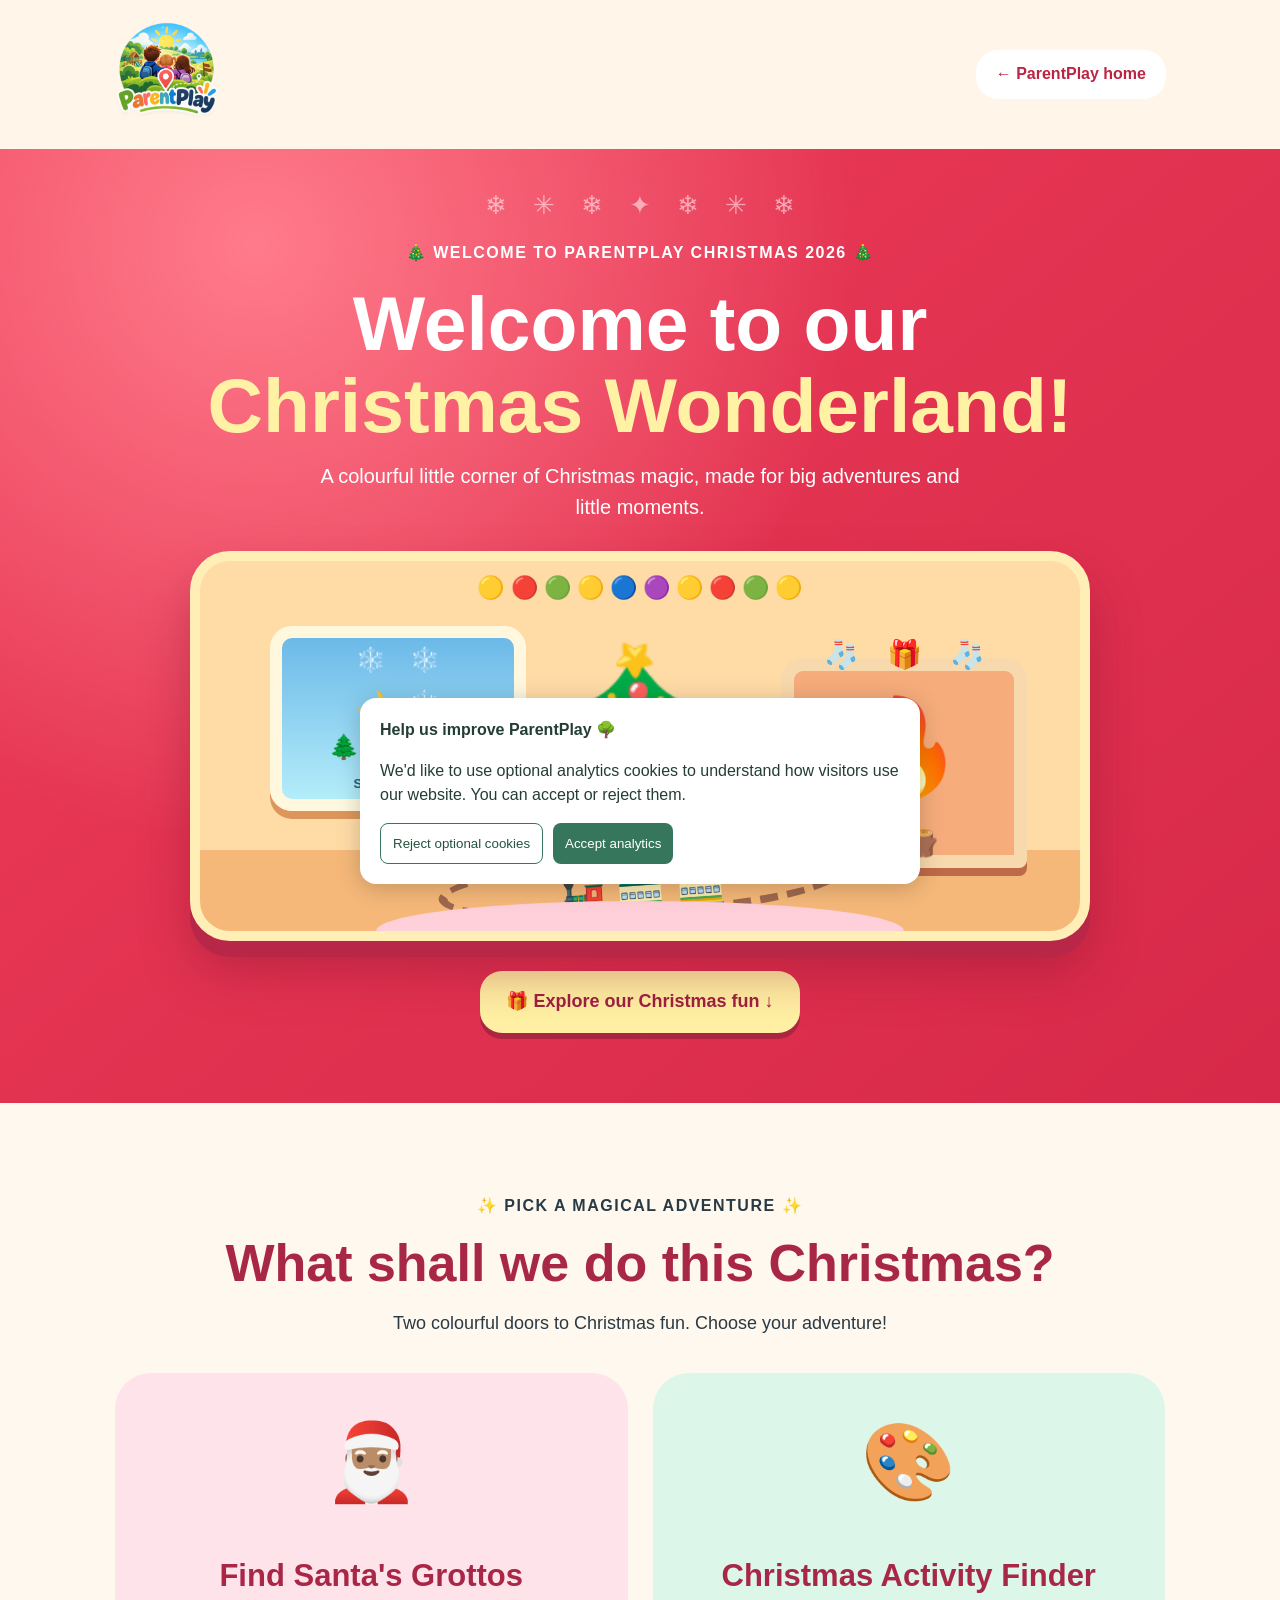
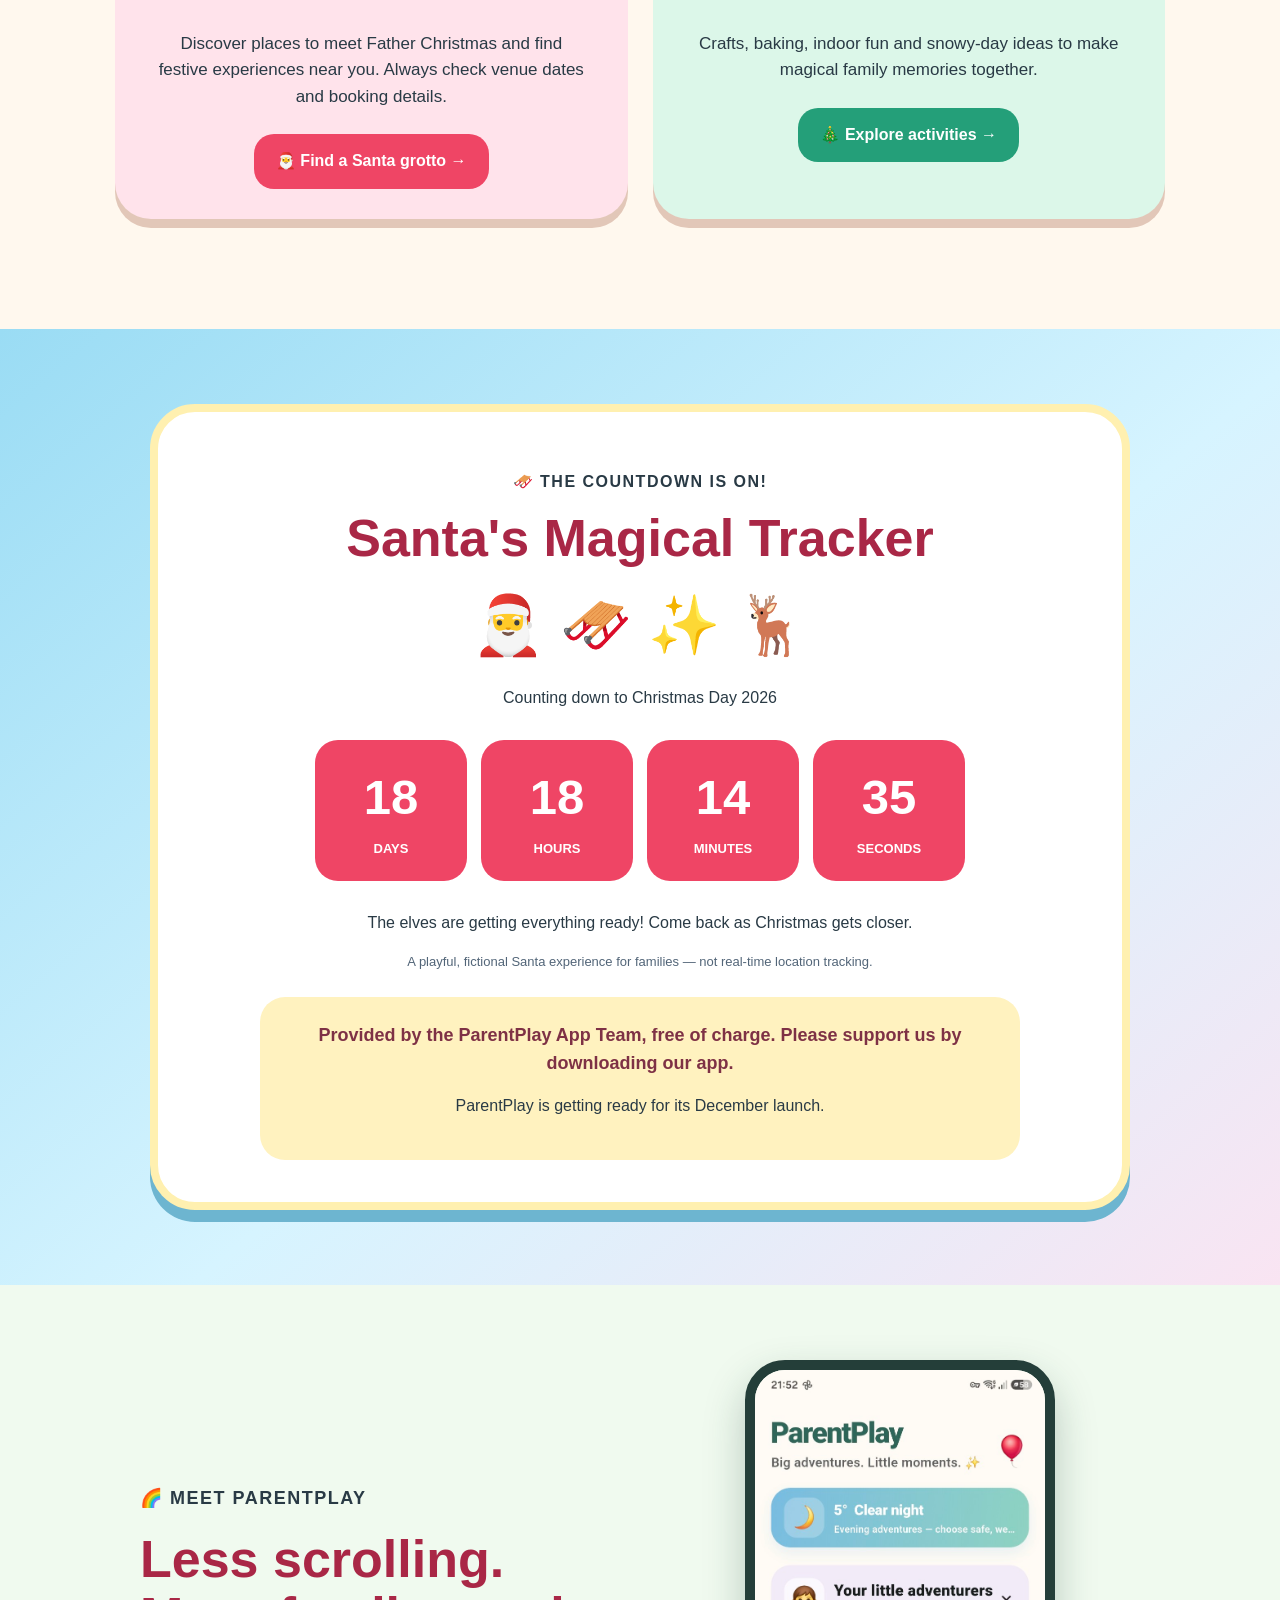
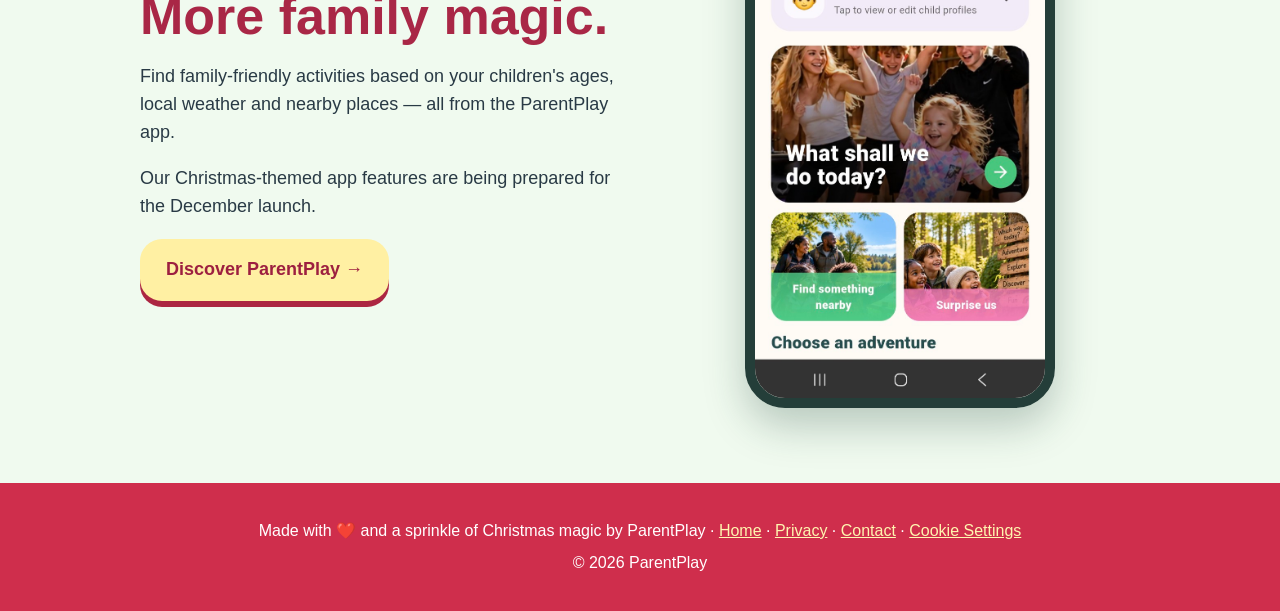
==== commit d12bd133: "christmas.html" ====
--- a/christmas.html
+++ b/christmas.html
@@ -5,7 +5,7 @@
 <div aria-label="Illustration of a cheerful Christmas room with a fireplace, snowy window, Christmas tree and toy train" class="pp-grotto-scene"><div aria-hidden="true" class="pp-scene-lights">🟡 🔴 🟢 🟡 🔵 🟣 🟡 🔴 🟢 🟡</div><div class="pp-scene-window"><div class="pp-window-sky">❄️　❄️<br/>🌙　❄️<br/>🌲　🌲　🌲</div><span class="pp-window-label">Snow outside!</span></div><div class="pp-scene-fire"><div class="pp-fire-mantle">🧦　🎁　🧦</div><div class="pp-fire-flame">🔥</div><div class="pp-fire-hearth">🪵 🪵</div></div><div class="pp-scene-tree">🎄<div class="pp-tree-gifts">🎁 🎁 🎁</div></div><div class="pp-scene-track"><div class="pp-scene-train">🚂 🚃 🚃</div></div><div class="pp-scene-rug"></div></div>
 <a class="pp-wonder-hero-cta" href="#christmas-fun">🎁 Explore our Christmas fun ↓</a></section>
 <main><section class="pp-wonder-section" id="christmas-fun"><p class="pp-wonder-eyebrow">✨ Pick a magical adventure ✨</p><h2>What shall we do this Christmas?</h2><p class="pp-wonder-sub">Two colourful doors to Christmas fun. Choose your adventure!</p><div class="pp-wonder-choices"><article class="pp-wonder-choice santa"><div class="pp-wonder-choice-emoji">🎅🏽</div><h3>Find Santa's Grottos</h3><p>Discover places to meet Father Christmas and find festive experiences near you. Always check venue dates and booking details.</p><a href="find-santa.html">🎅 Find a Santa grotto →</a></article><article class="pp-wonder-choice activities"><div class="pp-wonder-choice-emoji">🎨</div><h3>Christmas Activity Finder</h3><p>Crafts, baking, indoor fun and snowy-day ideas to make magical family memories together.</p><a href="christmas-activities.html">🎄 Explore activities →</a></article></div></section>
-<section class="pp-wonder-tracker" id="tracker"><div class="pp-tracker-box"><p class="pp-wonder-eyebrow">🛷 The countdown is on!</p><h2>Santa's Magical Tracker</h2><div aria-hidden="true" class="pp-tracker-sleigh">🎅 🛷 ✨ 🦌</div><p id="xmas-label">Counting down to Christmas Day 2026</p><div aria-label="Countdown to Christmas" class="pp-count-grid" role="timer"><div><strong id="xmas-days">--</strong><span>Days</span></div><div><strong id="xmas-hours">--</strong><span>Hours</span></div><div><strong id="xmas-minutes">--</strong><span>Minutes</span></div><div><strong id="xmas-seconds">--</strong><span>Seconds</span></div></div><p id="xmas-status">The elves are getting everything ready! Come back as Christmas gets closer.</p><p class="pp-tracker-honesty">A playful, fictional Santa experience for families — not real-time location tracking.</p><div class="pp-wonder-support"><strong>Provided by the ParentPlay App Team, free of charge. Please support us by downloading our app.</strong><p>ParentPlay is getting ready for its December launch. Invited testers can <a href="https://play.google.com/apps/testing/uk.co.parentplay.app">join our Google Play test</a>, or you can <a href="index.html">discover ParentPlay</a>.</p></div></div></section>
+<section class="pp-wonder-tracker" id="tracker"><div class="pp-tracker-box"><p class="pp-wonder-eyebrow">🛷 The countdown is on!</p><h2>Santa's Magical Tracker</h2><div aria-hidden="true" class="pp-tracker-sleigh">🎅 🛷 ✨ 🦌</div><p id="xmas-label">Counting down to Christmas Day 2026</p><div aria-label="Countdown to Christmas" class="pp-count-grid" role="timer"><div><strong id="xmas-days">--</strong><span>Days</span></div><div><strong id="xmas-hours">--</strong><span>Hours</span></div><div><strong id="xmas-minutes">--</strong><span>Minutes</span></div><div><strong id="xmas-seconds">--</strong><span>Seconds</span></div></div><p id="xmas-status">The elves are getting everything ready! Come back as Christmas gets closer.</p><p class="pp-tracker-honesty">A playful, fictional Santa experience for families — not real-time location tracking.</p><div class="pp-wonder-support"><strong>Provided by the ParentPlay App Team, free of charge. Please support us by downloading our app.</strong><p>ParentPlay is getting ready for its December launch.</p></div></div></section>
 <section class="pp-wonder-app"><div class="pp-wonder-app-inner"><div><p class="pp-wonder-eyebrow">🌈 Meet ParentPlay</p><h2>Less scrolling.<br/>More family magic.</h2><p>Find family-friendly activities based on your children's ages, local weather and nearby places — all from the ParentPlay app.</p><p>Our Christmas-themed app features are being prepared for the December launch.</p><a class="pp-wonder-hero-cta" href="index.html">Discover ParentPlay →</a></div><img alt="Current ParentPlay Android app homepage with weather and activity choices" loading="lazy" src="parentplay-home-current.jpg"/></div></section></main>
 <footer class="pp-wonder-footer">Made with ❤️ and a sprinkle of Christmas magic by ParentPlay · <a href="index.html">Home</a> · <a href="privacy.html">Privacy</a> · <a href="mailto:support@parentplay.co.uk">Contact</a> · <a href="#" onclick="parentPlayCookieSettings();return false;">Cookie Settings</a><br/>© 2026 ParentPlay</footer></div>
 <script>(function(){const target=Date.UTC(2026,11,25,0,0,0);function update(){const now=Date.now(),left=Math.max(0,target-now),days=Math.floor(left/86400000),hours=Math.floor(left/3600000)%24,minutes=Math.floor(left/60000)%60,seconds=Math.floor(left/1000)%60;for(const [key,val] of Object.entries({days,hours,minutes,seconds})){document.getElementById('xmas-'+key).textContent=String(val).padStart(2,'0')}const status=document.getElementById('xmas-status');if(now>=target){status.textContent='Merry Christmas from the ParentPlay team! 🎄';document.getElementById('xmas-label').textContent='Christmas Day is here!'}else if(now>=Date.UTC(2026,11,23)){status.textContent='Santa’s magical journey is nearly here! Our pretend sleigh tracker is being prepared. 🛷'}}update();setInterval(update,1000)})();</script>
--- a/style.css
+++ b/style.css
@@ -53,3 +53,6 @@
 .pp-page{min-height:65vh;background:linear-gradient(145deg,#fffaf0,#edf8f1);padding:55px 0 85px}.pp-page h1{font-size:clamp(2rem,4vw,3.7rem);line-height:1.15;color:#205b48;margin:12px 0}.pp-page-intro{font-size:1.15rem;max-width:760px;line-height:1.7}.pp-kicker{font-weight:800;letter-spacing:.1em;color:#9a702d;text-transform:uppercase}.pp-panel{background:white;border-radius:26px;padding:25px;margin-top:24px;box-shadow:0 8px 30px #123a2712}.pp-panel h2{margin-top:0;color:#205b48}.pp-panel li{margin:10px 0;line-height:1.6}.pp-panel p{line-height:1.65}.pp-info-grid{display:grid;grid-template-columns:repeat(2,minmax(0,1fr));gap:18px;margin-top:20px}.pp-info-grid .pp-panel{margin:0}.pp-back{display:inline-block;margin-bottom:18px;color:#286f57;font-weight:800}.pp-primary-link{display:inline-block;border-radius:22px;background:linear-gradient(110deg,#2a946e,#66cda0);color:white;text-decoration:none;font-weight:800;padding:15px 23px;margin-top:12px}.pp-muted{color:#56695f;font-size:.95rem}.pp-countdown{font-size:clamp(2rem,5vw,3.5rem);font-weight:900;color:#21694e}.pp-sleigh{font-size:4rem;text-align:center;padding:24px 0;animation:pp-float 4s ease-in-out infinite}@keyframes pp-float{50%{transform:translateY(-10px)}}
 @media(max-width:800px){.pp-festive-grid{grid-template-columns:1fr}.pp-info-grid{grid-template-columns:1fr}.pp-page{padding:35px 0 60px}}
 @media(prefers-reduced-motion:reduce){.pp-sleigh{animation:none}.pp-festive-card{transition:none}}
+
+/* 2026 playful Christmas makeover — scoped styles, original app site retained */
+.pp-grotto-banner{position:relative;overflow:hidden;background:linear-gradient(120deg,#ef3f55,#d92242 65%,#f65c6a);color:white;border-bottom:9px solid #ffe08c;padding:28px 0 16px}.pp-grotto-banner-grid{display:grid;grid-template-columns:1.5fr .7fr;align-items:center;gap:20px;position:relative;z-index:1}.pp-grotto-banner-copy{padding:22px 0 30px}.pp-grotto-kicker{font-size:14px;letter-spacing:2px;font-weight:900;color:#fff3ac}.pp-grotto-banner h2{color:white;font-size:clamp(32px,4.5vw,62px);line-height:1.08;margin:15px 0}.pp-grotto-banner h2 span{color:#fff0a5}.pp-grotto-banner p{font-size:19px;max-width:670px}.pp-grotto-big-link{display:inline-flex;align-items:center;gap:12px;margin:16px 0;background:#fff1a7;color:#9e1731;padding:18px 27px;border-radius:22px;font-size:19px;font-weight:900;text-decoration:none;box-shadow:0 7px 0 #9b153c}.pp-grotto-big-link:hover{transform:translateY(-2px)}.pp-grotto-banner small{display:block;margin-top:15px}.pp-grotto-banner-art{position:relative;text-align:center;min-height:260px}.pp-banner-tree{font-size:175px;filter:drop-shadow(0 8px 0 #b82a37)}.pp-banner-train{font-size:39px;position:absolute;bottom:3px;left:0;right:0;animation:pp-train-roll 5s ease-in-out infinite alternate}.pp-banner-gifts{font-size:28px;position:absolute;bottom:35px;right:0}.pp-banner-stars{font-size:26px}.pp-grotto-sparkles{position:absolute;top:7px;right:8%;color:#ffe7a2;letter-spacing:18px;opacity:.8}.pp-grotto-tinsel{font-size:22px;color:#ffe38b;text-align:center;letter-spacing:15px;text-shadow:0 0 8px #fff}.pp-wonderland-body{background:#fff5e8;color:#293a45}.pp-wonderland{overflow:hidden}.pp-wonder-nav{max-width:1100px;margin:auto;padding:18px 24px;display:flex;align-items:center;justify-content:space-between}.pp-wonder-nav img{width:105px}.pp-wonder-back{background:white;color:#bc2443;padding:12px 20px;border-radius:22px;font-weight:900;text-decoration:none}.pp-wonder-hero{background:radial-gradient(circle at 20% 10%,#ff7b8b,transparent 45%),linear-gradient(140deg,#ed3c59,#d72949);text-align:center;color:white;padding:36px 18px 70px;position:relative}.pp-wonder-hero h1{font-size:clamp(40px,6vw,78px);line-height:1.07;color:white;margin:12px auto;max-width:1050px}.pp-wonder-hero h1 span{color:#fff2a5}.pp-wonder-eyebrow{font-weight:900;letter-spacing:1.5px;text-transform:uppercase}.pp-wonder-intro{font-size:20px;max-width:680px;margin:15px auto 28px}.pp-snowfall{font-size:26px;color:#fff8}.pp-grotto-scene{position:relative;width:min(900px,96%);height:390px;margin:20px auto 30px;background:linear-gradient(#ffdba6 0 78%,#f5b879 78%);border:10px solid #ffefb6;border-radius:40px;box-shadow:0 16px 0 #b92748,0 30px 50px #88122c66;overflow:hidden}.pp-scene-lights{position:absolute;top:10px;left:0;right:0;font-size:22px;z-index:3}.pp-scene-window{position:absolute;left:8%;top:65px;width:29%;height:185px;border:12px solid #fff8df;border-radius:22px;background:linear-gradient(#6cb9e8,#b4edfa);box-shadow:0 8px 0 #dc965b}.pp-window-sky{font-size:24px;line-height:1.8}.pp-window-label{position:absolute;bottom:5px;left:0;right:0;font-weight:900;color:#205b80;font-size:13px}.pp-scene-fire{position:absolute;right:6%;bottom:63px;width:28%;height:210px;background:#f6ac7b;border:13px solid #f8d9ad;border-radius:22px 22px 8px 8px;box-shadow:0 8px 0 #be6948}.pp-fire-mantle{font-size:28px;position:absolute;top:-38px;left:0;right:0}.pp-fire-flame{font-size:95px;line-height:1.6}.pp-fire-hearth{font-size:26px}.pp-scene-tree{position:absolute;left:36%;bottom:65px;font-size:190px;line-height:1}.pp-tree-gifts{font-size:24px}.pp-scene-track{position:absolute;left:27%;bottom:13px;width:46%;height:65px;border:9px dashed #9e694e;border-radius:50%;transform:rotate(-4deg)}.pp-scene-train{font-size:39px;animation:pp-train-roll 5s ease-in-out infinite alternate}.pp-scene-rug{position:absolute;bottom:-30px;left:20%;right:20%;height:60px;background:#ffcfda;border-radius:50%;z-index:0}.pp-wonder-hero-cta{display:inline-block;background:#fff0a3;color:#9d2040;text-decoration:none;font-weight:900;font-size:18px;padding:17px 26px;border-radius:22px;box-shadow:0 6px 0 #ac2642}.pp-wonder-section{text-align:center;padding:75px 20px;background:#fff8ee}.pp-wonder-section h2,.pp-wonder-tracker h2,.pp-wonder-app h2{font-size:clamp(32px,4.5vw,52px);line-height:1.1;color:#a92746;margin:12px auto}.pp-wonder-sub{font-size:18px}.pp-wonder-choices{display:grid;grid-template-columns:1fr 1fr;gap:25px;max-width:1050px;margin:35px auto}.pp-wonder-choice{border-radius:36px;padding:30px;box-shadow:0 9px 0 #e2c7b8}.pp-wonder-choice.santa{background:#ffe3eb}.pp-wonder-choice.activities{background:#dcf7e9}.pp-wonder-choice-emoji{font-size:76px}.pp-wonder-choice h3{font-size:31px;color:#a92746}.pp-wonder-choice p{font-size:17px;max-width:430px;margin:0 auto 24px}.pp-wonder-choice a{display:inline-block;background:#ef4565;color:white;padding:15px 22px;border-radius:20px;text-decoration:none;font-weight:900}.pp-wonder-choice.activities a{background:#249f79}.pp-wonder-tracker{padding:75px 20px;background:linear-gradient(140deg,#9adcf4,#d6f4ff 55%,#f9e4f2);text-align:center}.pp-tracker-box{max-width:980px;margin:auto;background:white;border:8px solid #fff0b0;border-radius:45px;padding:42px 28px;box-shadow:0 12px 0 #6db5d0}.pp-tracker-sleigh{font-size:58px;margin:12px}.pp-count-grid{display:grid;grid-template-columns:repeat(4,1fr);gap:14px;max-width:650px;margin:30px auto}.pp-count-grid>div{background:#ef4565;color:white;padding:20px 10px;border-radius:23px}.pp-count-grid strong{display:block;font-size:clamp(27px,5vw,49px)}.pp-count-grid span{font-size:13px;text-transform:uppercase;font-weight:900}.pp-tracker-honesty{font-size:13px;color:#526578}.pp-wonder-support{background:#fff2bf;padding:25px;border-radius:25px;margin:25px auto 0;max-width:760px}.pp-wonder-support strong{font-size:18px;color:#7e3145}.pp-wonder-support a{color:#a92746;font-weight:900}.pp-wonder-app{padding:75px 20px;background:#f0faef}.pp-wonder-app-inner{max-width:1000px;margin:auto;display:grid;grid-template-columns:1fr 1fr;align-items:center;gap:40px}.pp-wonder-app p{font-size:18px}.pp-wonder-app img{width:min(310px,100%);margin:auto;display:block;border:10px solid #243e39;border-radius:40px;box-shadow:0 18px 40px #1d453744}.pp-wonder-footer{text-align:center;background:#cf2e4c;color:white;padding:32px 18px;line-height:2}.pp-wonder-footer a{color:#fff6b0}.pp-wonder-back:focus-visible,.pp-grotto-big-link:focus-visible,.pp-wonder-choice a:focus-visible,.pp-wonder-hero-cta:focus-visible{outline:4px solid #69dbf5;outline-offset:4px}@keyframes pp-train-roll{from{transform:translateX(-24px)}to{transform:translateX(24px)}}@media(max-width:760px){.pp-grotto-banner-grid,.pp-wonder-choices,.pp-wonder-app-inner{grid-template-columns:1fr}.pp-grotto-banner-art{min-height:220px}.pp-banner-tree{font-size:145px}.pp-grotto-banner h2{font-size:36px}.pp-grotto-tinsel{letter-spacing:4px}.pp-grotto-scene{height:280px;border-width:6px}.pp-scene-window{left:4%;top:60px;height:115px;width:30%;border-width:6px}.pp-window-sky{font-size:14px}.pp-window-label{font-size:9px}.pp-scene-fire{right:3%;bottom:40px;width:28%;height:135px;border-width:7px}.pp-fire-mantle{font-size:15px;top:-25px}.pp-fire-flame{font-size:55px}.pp-fire-hearth{font-size:15px}.pp-scene-tree{left:33%;bottom:44px;font-size:116px}.pp-tree-gifts{font-size:15px}.pp-scene-track{bottom:8px;height:45px}.pp-scene-train{font-size:23px}.pp-scene-lights{font-size:13px}.pp-count-grid{gap:6px}.pp-count-grid>div{padding:15px 5px}.pp-count-grid span{font-size:10px}.pp-wonder-nav img{width:80px}.pp-wonder-back{font-size:12px}.pp-tracker-box{padding:30px 12px}}@media(prefers-reduced-motion:reduce){.pp-banner-train,.pp-scene-train{animation:none}}
